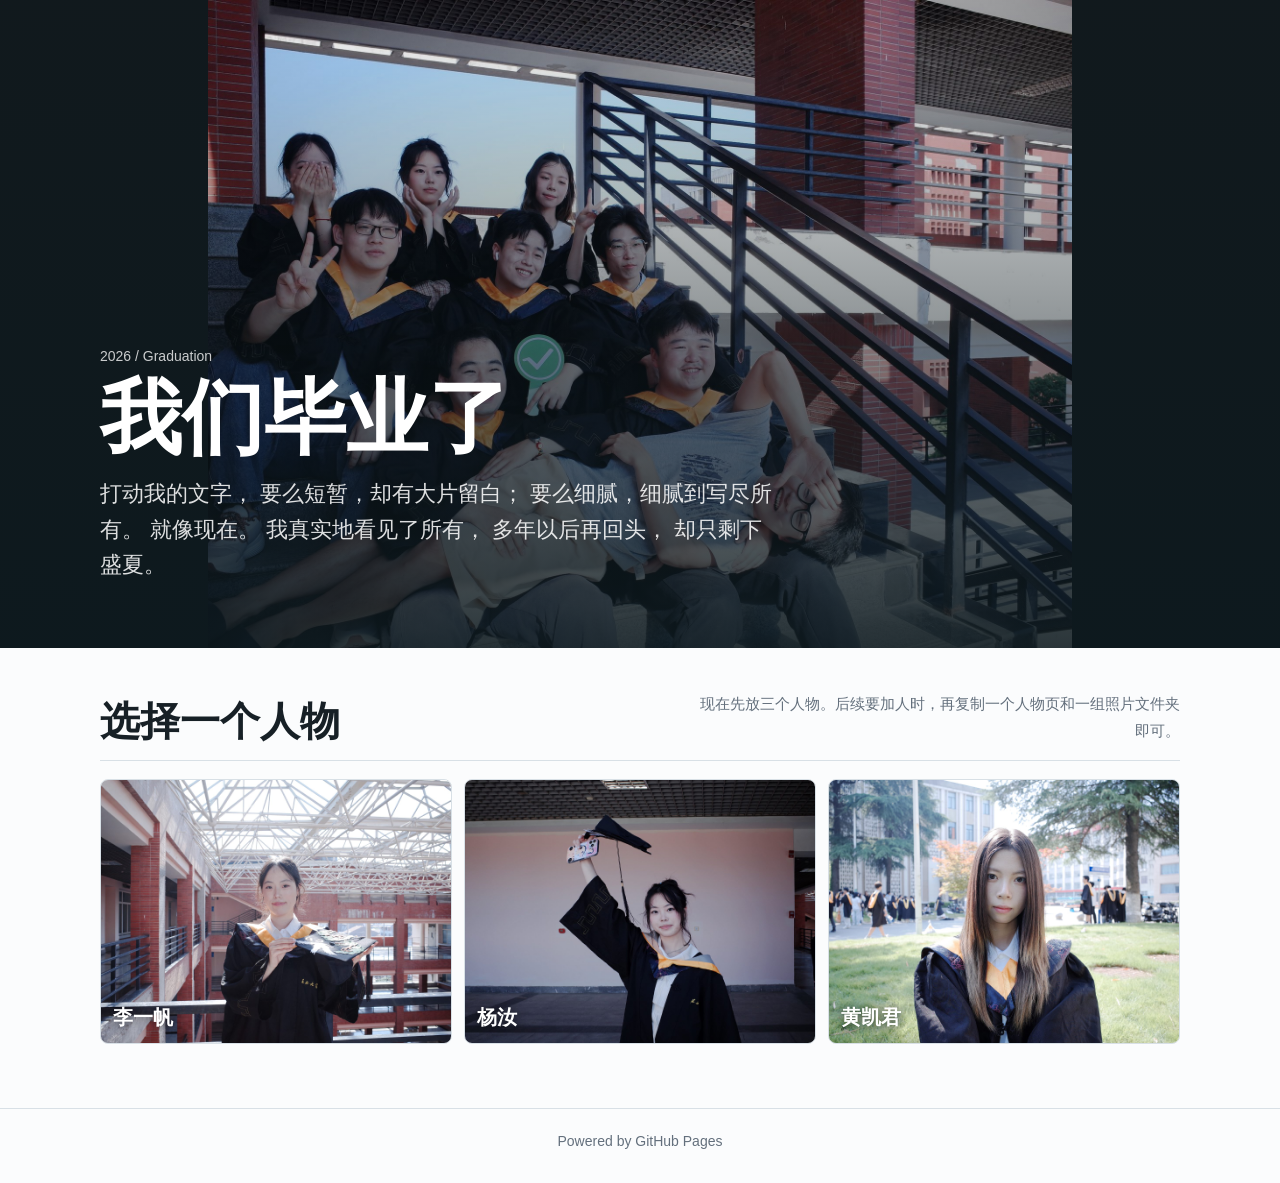
==== index.html @ f93f784c "Add files via upload" ====
<!doctype html>
<html lang="zh-CN">
<head>
  <meta charset="utf-8">
  <meta name="viewport" content="width=device-width, initial-scale=1">
  <title>盛夏 剩下</title>
  <meta name="description" content="李一帆、杨汝、黄凯君的毕业照片记录">
  <link rel="stylesheet" href="style.css">
  <style>.home-hero { --hero-image: url("backgrounds/home.jpg"); }</style>
</head>
<body>
  <header class="home-hero">
    <div class="hero-inner">
      <p class="eyebrow">2026 / Graduation</p>
      <h1>我们毕业了</h1>
      <p class="lead">打动我的文字，
要么短暂，却有大片留白；
要么细腻，细腻到写尽所有。
就像现在。
我真实地看见了所有，
多年以后再回头，
却只剩下盛夏。</p>
    </div>
  </header>

  <main class="home-main">
    <section class="home-intro" aria-labelledby="people-title">
      <h2 id="people-title">选择一个人物</h2>
      <p>现在先放三个人物。后续要加人时，再复制一个人物页和一组照片文件夹即可。</p>
    </section>

    <section class="people-grid" aria-label="人物入口">
      <a class="person-card" href="people/person-1.html">
        <img src="photos/section-1/1.jpg" alt="李一帆封面">
        <span>李一帆</span>
      </a>
      <a class="person-card" href="people/person-2.html">
        <img src="photos/section-2/1.jpg" alt="杨汝封面">
        <span>杨汝</span>
      </a>
      <a class="person-card" href="people/person-3.html">
        <img src="photos/section-3/1.jpg" alt="黄凯君封面">
        <span>黄凯君</span>
      </a>
    </section>
  </main>

  <footer>
    Powered by GitHub Pages
  </footer>
</body>
</html>
---- style.css ----
:root {
  color-scheme: light;
  --ink: #172026;
  --muted: #64707d;
  --line: #d8e0e6;
  --paper: #fbfcfd;
  --mist: #eef3f6;
  --accent: #0f766e;
  --rose: #b85b6c;
  --gold: #b9822c;
}

* {
  box-sizing: border-box;
}

body {
  margin: 0;
  min-height: 100vh;
  font-family: Arial, "Microsoft YaHei", sans-serif;
  color: var(--ink);
  background: var(--paper);
  letter-spacing: 0;
}

a {
  color: inherit;
}

.home-hero,
.person-hero {
  min-height: 58vh;
  display: grid;
  align-items: end;
  padding: 28px;
  position: relative;
  overflow: hidden;
  background:
    linear-gradient(180deg, rgba(13, 25, 30, 0.12), rgba(13, 25, 30, 0.84)),
    var(--hero-image) center / cover no-repeat;
  color: #fff;
}

.home-hero {
  --hero-image: url("backgrounds/home.jpg");
  min-height: 72vh;
  background:
    linear-gradient(180deg, rgba(13, 25, 30, 0.04), rgba(13, 25, 30, 0.88)),
    var(--hero-image) center / contain no-repeat;
  background-color: #11191d;
}

.hero-inner {
  position: relative;
  z-index: 2;
  width: min(1080px, 100%);
  margin: 0 auto;
  padding-bottom: 38px;
}

.person-hero {
  background: #eef3f6;
}

.person-hero::after {
  content: "";
  position: absolute;
  inset: 0;
  z-index: 1;
  background: linear-gradient(180deg, rgba(13, 25, 30, 0.08), rgba(13, 25, 30, 0.78));
}

.hero-bg {
  position: absolute;
  inset: 0;
  z-index: 0;
  width: 100%;
  height: 100%;
  object-fit: contain;
  object-position: center;
}

.eyebrow {
  margin: 0 0 14px;
  font-size: 14px;
  color: rgba(255, 255, 255, 0.78);
}

h1 {
  margin: 0;
  max-width: 820px;
  font-size: clamp(42px, 8vw, 82px);
  line-height: 0.98;
  font-weight: 800;
}

.lead {
  max-width: 680px;
  margin: 18px 0 0;
  font-size: clamp(17px, 2.6vw, 22px);
  line-height: 1.6;
  color: rgba(255, 255, 255, 0.86);
}

.home-main,
.person-main {
  width: min(1080px, calc(100% - 32px));
  margin: 0 auto;
  padding: 42px 0 64px;
}

.home-intro {
  display: flex;
  align-items: end;
  justify-content: space-between;
  gap: 20px;
  margin-bottom: 18px;
  padding-bottom: 16px;
  border-bottom: 1px solid var(--line);
}

.home-intro h2,
.section-title h2 {
  margin: 0;
  font-size: clamp(26px, 4vw, 40px);
  line-height: 1.15;
}

.home-intro p,
.note,
.story {
  color: var(--muted);
  line-height: 1.8;
  font-size: 15px;
}

.home-intro p {
  max-width: 480px;
  margin: 0;
  text-align: right;
}

.people-grid {
  display: grid;
  grid-template-columns: repeat(auto-fit, minmax(240px, 1fr));
  gap: 12px;
}

.person-card {
  position: relative;
  display: block;
  min-height: 260px;
  overflow: hidden;
  border: 1px solid var(--line);
  border-radius: 8px;
  background: var(--mist);
  text-decoration: none;
}

.person-card img {
  display: block;
  width: 100%;
  height: 100%;
  min-height: 260px;
  object-fit: cover;
  transition: transform 240ms ease;
}

.person-card:hover img {
  transform: scale(1.04);
}

.person-card span {
  position: absolute;
  left: 12px;
  right: 12px;
  bottom: 12px;
  color: #fff;
  font-size: 20px;
  font-weight: 700;
  text-shadow: 0 1px 8px rgba(0, 0, 0, 0.58);
}

.top-nav {
  width: min(1080px, calc(100% - 32px));
  margin: 0 auto;
  padding: 16px 0 0;
  display: flex;
  gap: 8px;
  flex-wrap: wrap;
}

.top-nav a {
  min-height: 40px;
  display: inline-grid;
  place-items: center;
  padding: 0 14px;
  border: 1px solid var(--line);
  border-radius: 8px;
  background: #fff;
  text-decoration: none;
  font-size: 14px;
}

.section-title {
  display: flex;
  align-items: end;
  justify-content: space-between;
  gap: 18px;
  margin: 0 0 18px;
  padding-bottom: 14px;
  border-bottom: 1px solid var(--line);
}

.note {
  max-width: 420px;
  margin: 0;
  text-align: right;
}

.person-grid {
  display: grid;
  grid-template-columns: minmax(0, 1fr) minmax(300px, 0.72fr);
  gap: 18px;
  align-items: start;
}

.gallery {
  display: grid;
  grid-template-columns: repeat(3, minmax(0, 1fr));
  gap: 12px;
}

.tile {
  position: relative;
  display: block;
  min-height: 220px;
  overflow: hidden;
  border-radius: 8px;
  background: var(--mist);
  border: 1px solid var(--line);
}

.tile img {
  display: block;
  width: 100%;
  height: 100%;
  min-height: 220px;
  object-fit: cover;
  transition: transform 240ms ease;
}

.tile:hover img {
  transform: scale(1.04);
}

.tile span {
  position: absolute;
  left: 12px;
  right: 12px;
  bottom: 12px;
  color: #fff;
  font-size: 15px;
  text-shadow: 0 1px 8px rgba(0, 0, 0, 0.55);
}

.video-card {
  display: grid;
  gap: 12px;
  padding: 14px;
  border: 1px solid var(--line);
  border-radius: 8px;
  background: var(--mist);
}

video {
  display: block;
  width: 100%;
  aspect-ratio: 16 / 9;
  border-radius: 6px;
  background: #111;
}

.story {
  margin: 0;
}

footer {
  border-top: 1px solid var(--line);
  padding: 24px 16px 34px;
  color: var(--muted);
  text-align: center;
  font-size: 14px;
}

.lightbox {
  position: fixed;
  inset: 0;
  z-index: 20;
  display: none;
  place-items: center;
  padding: 24px;
  background: rgba(12, 18, 22, 0.92);
}

.lightbox.is-open {
  display: grid;
}

.lightbox img {
  max-width: min(100%, 1080px);
  max-height: 82vh;
  border-radius: 8px;
  box-shadow: 0 20px 80px rgba(0, 0, 0, 0.5);
}

.lightbox-caption {
  margin: 14px 0 0;
  color: rgba(255, 255, 255, 0.84);
  text-align: center;
  font-size: 15px;
}

.lightbox-close,
.lightbox-nav {
  position: fixed;
  border: 1px solid rgba(255, 255, 255, 0.28);
  border-radius: 999px;
  background: rgba(255, 255, 255, 0.12);
  color: #fff;
  cursor: pointer;
  line-height: 1;
}

.lightbox-close {
  top: 18px;
  right: 18px;
  width: 44px;
  height: 44px;
  font-size: 28px;
}

.lightbox-nav {
  top: 50%;
  width: 48px;
  height: 48px;
  font-size: 30px;
  transform: translateY(-50%);
}

.lightbox-prev {
  left: 18px;
}

.lightbox-next {
  right: 18px;
}

@media (max-width: 920px) {
  .people-grid {
    grid-template-columns: repeat(2, minmax(0, 1fr));
  }

  .home-intro,
  .section-title {
    display: block;
  }

  .home-intro p,
  .note {
    margin-top: 10px;
    text-align: left;
  }

  .person-grid,
  .gallery {
    grid-template-columns: 1fr;
  }

  .tile,
  .tile img {
    min-height: 260px;
  }
}

@media (max-width: 560px) {
  .home-hero,
  .person-hero {
    min-height: 62vh;
    padding: 20px;
  }

  .hero-inner {
    padding-bottom: 26px;
  }

  .home-main,
  .person-main,
  .top-nav {
    width: min(100% - 24px, 1080px);
  }

  .people-grid {
    grid-template-columns: 1fr;
  }

  .lightbox {
    padding: 14px;
  }

  .lightbox-nav {
    top: auto;
    bottom: 18px;
    transform: none;
  }
}
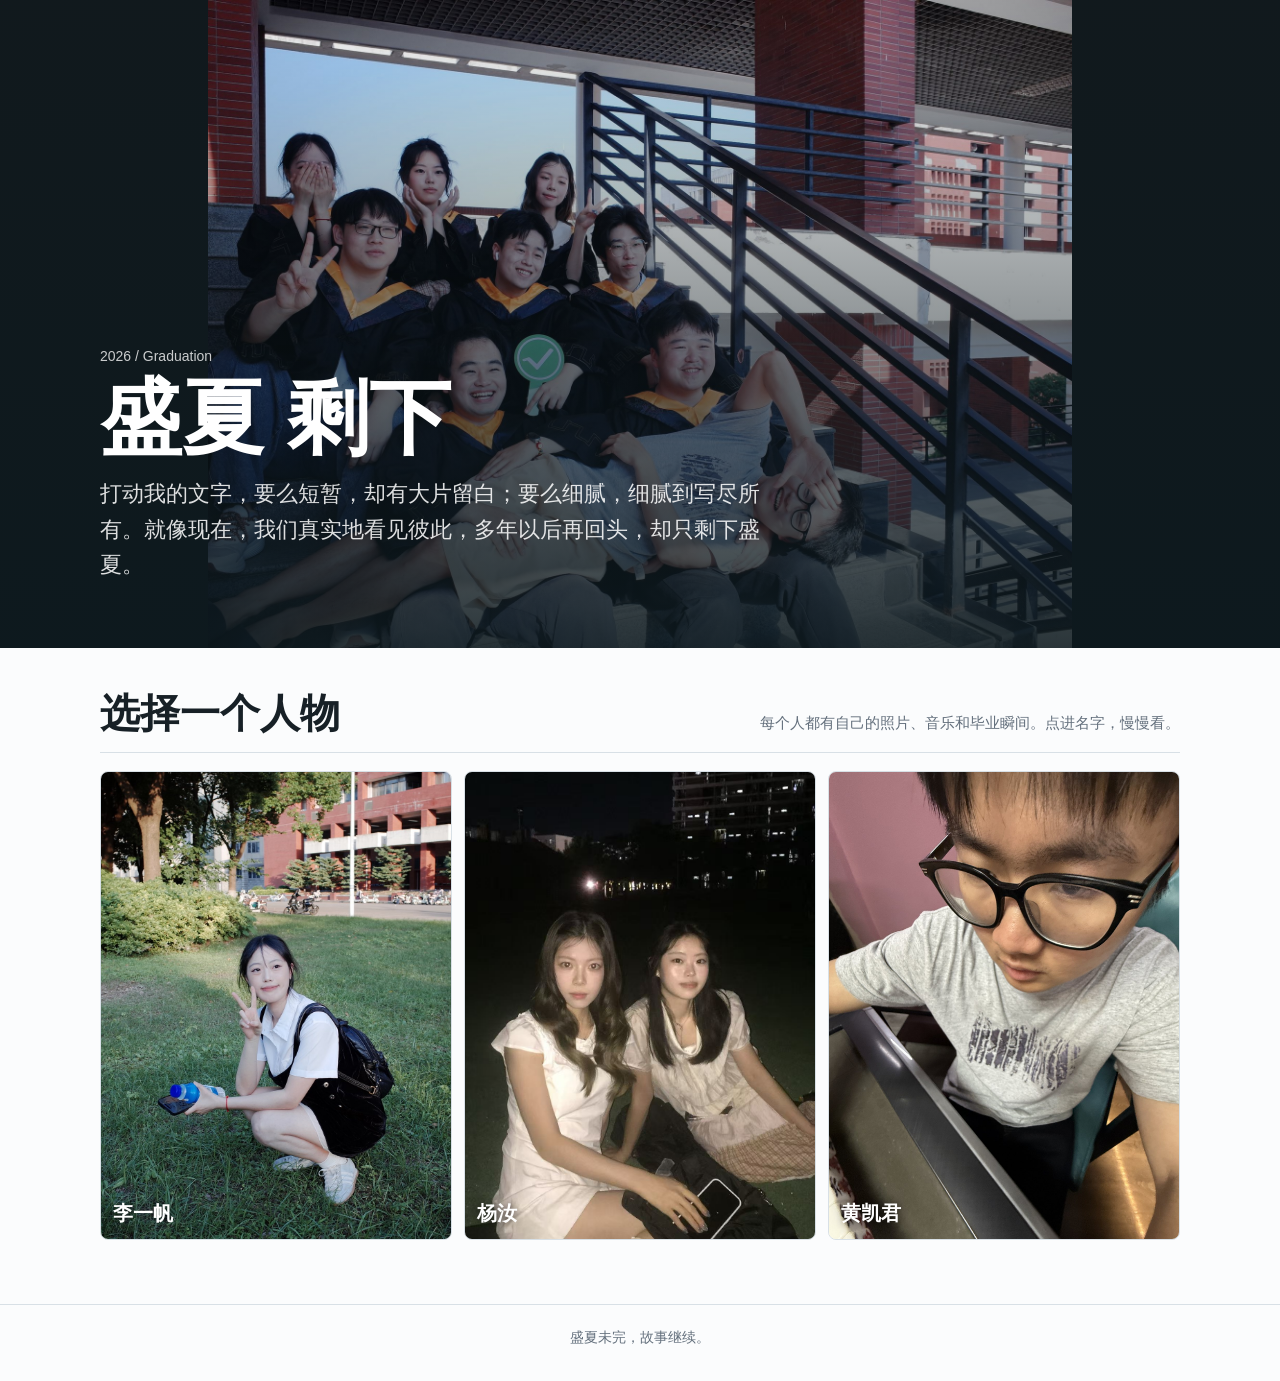
==== commit b3349c8a: "Add files via upload" ====
--- a/index.html
+++ b/index.html
@@ -1,52 +1,46 @@
-<!doctype html>
-<html lang="zh-CN">
-<head>
-  <meta charset="utf-8">
-  <meta name="viewport" content="width=device-width, initial-scale=1">
-  <title>盛夏 剩下</title>
-  <meta name="description" content="李一帆、杨汝、黄凯君的毕业照片记录">
-  <link rel="stylesheet" href="style.css">
-  <style>.home-hero { --hero-image: url("backgrounds/home.jpg"); }</style>
-</head>
-<body>
-  <header class="home-hero">
-    <div class="hero-inner">
-      <p class="eyebrow">2026 / Graduation</p>
-      <h1>我们毕业了</h1>
-      <p class="lead">打动我的文字，
-要么短暂，却有大片留白；
-要么细腻，细腻到写尽所有。
-就像现在。
-我真实地看见了所有，
-多年以后再回头，
-却只剩下盛夏。</p>
-    </div>
-  </header>
-
-  <main class="home-main">
-    <section class="home-intro" aria-labelledby="people-title">
-      <h2 id="people-title">选择一个人物</h2>
-      <p>现在先放三个人物。后续要加人时，再复制一个人物页和一组照片文件夹即可。</p>
-    </section>
-
-    <section class="people-grid" aria-label="人物入口">
-      <a class="person-card" href="people/person-1.html">
-        <img src="photos/section-1/1.jpg" alt="李一帆封面">
-        <span>李一帆</span>
-      </a>
-      <a class="person-card" href="people/person-2.html">
-        <img src="photos/section-2/1.jpg" alt="杨汝封面">
-        <span>杨汝</span>
-      </a>
-      <a class="person-card" href="people/person-3.html">
-        <img src="photos/section-3/1.jpg" alt="黄凯君封面">
-        <span>黄凯君</span>
-      </a>
-    </section>
-  </main>
-
-  <footer>
-    Powered by GitHub Pages
-  </footer>
-</body>
-</html>
+<!doctype html>
+<html lang="zh-CN">
+<head>
+  <meta charset="utf-8">
+  <meta name="viewport" content="width=device-width, initial-scale=1">
+  <title>盛夏 剩下</title>
+  <meta name="description" content="李一帆、杨汝、黄凯君的毕业照片记录">
+  <link rel="stylesheet" href="style.css">
+  <style>.home-hero { --hero-image: url("backgrounds/home.jpg"); }</style>
+</head>
+<body>
+  <header class="home-hero">
+    <div class="hero-inner">
+      <p class="eyebrow">2026 / Graduation</p>
+      <h1>盛夏 剩下</h1>
+      <p class="lead">打动我的文字，要么短暂，却有大片留白；要么细腻，细腻到写尽所有。就像现在，我们真实地看见彼此，多年以后再回头，却只剩下盛夏。</p>
+    </div>
+  </header>
+
+  <main class="home-main">
+    <section class="home-intro" aria-labelledby="people-title">
+      <h2 id="people-title">选择一个人物</h2>
+      <p>每个人都有自己的照片、音乐和毕业瞬间。点进名字，慢慢看。</p>
+    </section>
+
+    <section class="people-grid" aria-label="人物入口">
+      <a class="person-card" href="people/person-1.html">
+        <img src="photos/liyi/1.jpg" alt="李一帆封面">
+        <span>李一帆</span>
+      </a>
+      <a class="person-card" href="people/person-2.html">
+        <img src="photos/yangru/1.jpg" alt="杨汝封面">
+        <span>杨汝</span>
+      </a>
+      <a class="person-card" href="people/person-3.html">
+        <img src="photos/huangkaijun/1.jpg" alt="黄凯君封面">
+        <span>黄凯君</span>
+      </a>
+    </section>
+  </main>
+
+  <footer>
+    盛夏未完，故事继续。
+  </footer>
+</body>
+</html>
--- a/style.css
+++ b/style.css
@@ -59,7 +59,7 @@
 }
 
 .person-hero {
-  background: #eef3f6;
+  background: #f7fafb;
 }
 
 .person-hero::after {
@@ -67,17 +67,32 @@
   position: absolute;
   inset: 0;
   z-index: 1;
-  background: linear-gradient(180deg, rgba(13, 25, 30, 0.08), rgba(13, 25, 30, 0.78));
+  background:
+    linear-gradient(90deg, rgba(14, 24, 28, 0.62), rgba(14, 24, 28, 0.08) 34%, rgba(14, 24, 28, 0.08) 66%, rgba(14, 24, 28, 0.42)),
+    linear-gradient(180deg, rgba(14, 24, 28, 0.02), rgba(14, 24, 28, 0.22));
+}
+
+.hero-fill {
+  position: absolute;
+  inset: -24px;
+  z-index: 0;
+  width: calc(100% + 48px);
+  height: calc(100% + 48px);
+  object-fit: cover;
+  object-position: center;
+  filter: blur(24px) saturate(1.16) brightness(1.12);
+  transform: scale(1.04);
 }
 
 .hero-bg {
   position: absolute;
   inset: 0;
-  z-index: 0;
+  z-index: 1;
   width: 100%;
   height: 100%;
   object-fit: contain;
   object-position: center;
+  filter: saturate(1.08) brightness(1.06);
 }
 
 .eyebrow {
@@ -202,6 +217,22 @@
   font-size: 14px;
 }
 
+.music-control {
+  min-height: 40px;
+  padding: 0 14px;
+  border: 1px solid var(--line);
+  border-radius: 8px;
+  background: #fff;
+  color: var(--ink);
+  cursor: pointer;
+  font: inherit;
+  font-size: 14px;
+}
+
+.music-control[hidden] {
+  display: none;
+}
+
 .section-title {
   display: flex;
   align-items: end;
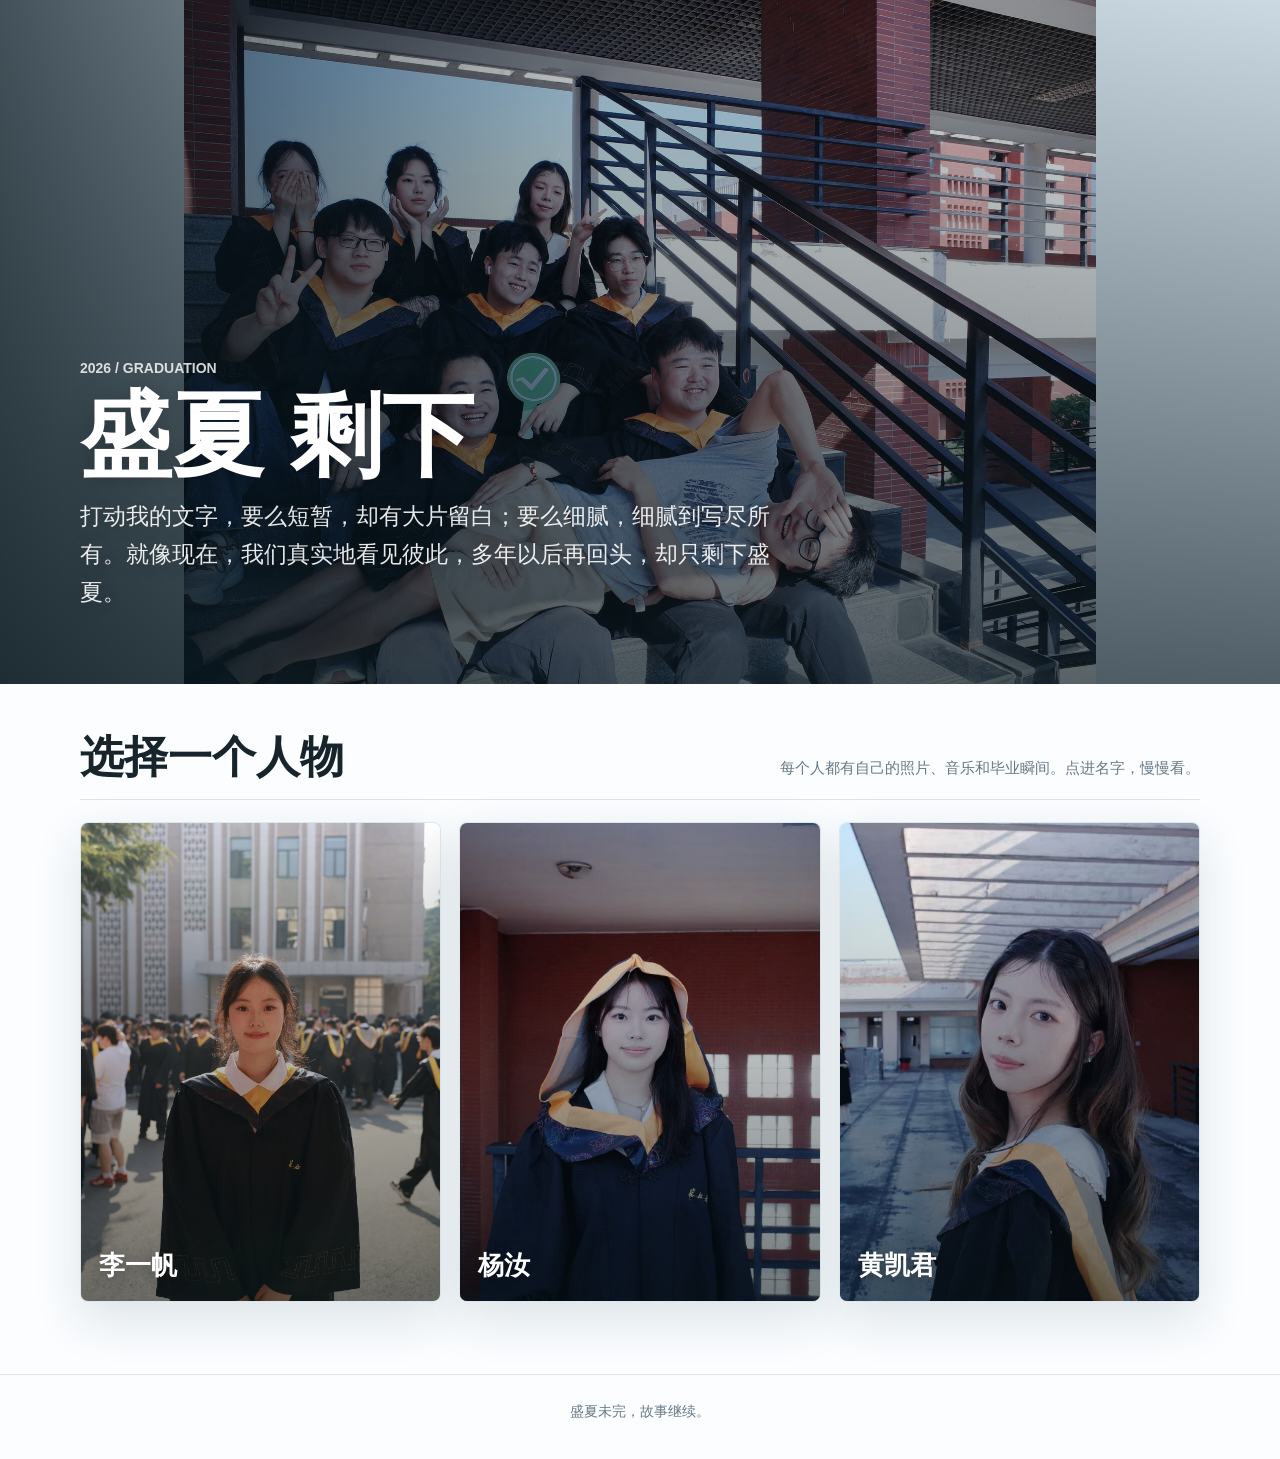
==== commit 2381376b: "Add files via upload" ====
--- a/index.html
+++ b/index.html
@@ -25,15 +25,15 @@
 
     <section class="people-grid" aria-label="人物入口">
       <a class="person-card" href="people/person-1.html">
-        <img src="photos/liyi/1.jpg" alt="李一帆封面">
+        <img src="photos/liyi/3.jpg" alt="李一帆封面">
         <span>李一帆</span>
       </a>
       <a class="person-card" href="people/person-2.html">
-        <img src="photos/yangru/1.jpg" alt="杨汝封面">
+        <img src="photos/yangru/5.jpg" alt="杨汝封面">
         <span>杨汝</span>
       </a>
       <a class="person-card" href="people/person-3.html">
-        <img src="photos/huangkaijun/1.jpg" alt="黄凯君封面">
+        <img src="photos/huangkaijun/18.jpg" alt="黄凯君封面">
         <span>黄凯君</span>
       </a>
     </section>
--- a/style.css
+++ b/style.css
@@ -1,17 +1,23 @@
 :root {
   color-scheme: light;
-  --ink: #172026;
-  --muted: #64707d;
-  --line: #d8e0e6;
-  --paper: #fbfcfd;
-  --mist: #eef3f6;
-  --accent: #0f766e;
-  --rose: #b85b6c;
-  --gold: #b9822c;
+  --ink: #18242b;
+  --muted: #687987;
+  --line: #d8e5eb;
+  --paper: #fbfdff;
+  --mist: #edf6f8;
+  --sky: #9dd8f3;
+  --leaf: #5aa56b;
+  --sun: #f1b84b;
+  --coral: #e98472;
+  --shadow: 0 18px 48px rgba(36, 68, 82, 0.14);
 }
 
 * {
   box-sizing: border-box;
+}
+
+html {
+  scroll-behavior: smooth;
 }
 
 body {
@@ -19,7 +25,9 @@
   min-height: 100vh;
   font-family: Arial, "Microsoft YaHei", sans-serif;
   color: var(--ink);
-  background: var(--paper);
+  background:
+    linear-gradient(180deg, rgba(157, 216, 243, 0.2), rgba(251, 253, 255, 0) 360px),
+    var(--paper);
   letter-spacing: 0;
 }
 
@@ -29,37 +37,29 @@
 
 .home-hero,
 .person-hero {
-  min-height: 58vh;
+  position: relative;
   display: grid;
   align-items: end;
+  min-height: 64vh;
   padding: 28px;
-  position: relative;
   overflow: hidden;
-  background:
-    linear-gradient(180deg, rgba(13, 25, 30, 0.12), rgba(13, 25, 30, 0.84)),
-    var(--hero-image) center / cover no-repeat;
   color: #fff;
 }
 
 .home-hero {
   --hero-image: url("backgrounds/home.jpg");
-  min-height: 72vh;
+  min-height: 76vh;
   background:
-    linear-gradient(180deg, rgba(13, 25, 30, 0.04), rgba(13, 25, 30, 0.88)),
+    linear-gradient(90deg, rgba(9, 24, 31, 0.72), rgba(9, 24, 31, 0.18) 48%, rgba(9, 24, 31, 0.08)),
+    linear-gradient(180deg, rgba(9, 24, 31, 0.02), rgba(9, 24, 31, 0.64)),
     var(--hero-image) center / contain no-repeat;
-  background-color: #11191d;
-}
-
-.hero-inner {
-  position: relative;
-  z-index: 2;
-  width: min(1080px, 100%);
-  margin: 0 auto;
-  padding-bottom: 38px;
+  background-color: #dfeef7;
 }
 
 .person-hero {
-  background: #f7fafb;
+  background:
+    radial-gradient(circle at 22% 20%, rgba(255, 255, 255, 0.82), rgba(255, 255, 255, 0) 26%),
+    #eef7fa;
 }
 
 .person-hero::after {
@@ -68,20 +68,20 @@
   inset: 0;
   z-index: 1;
   background:
-    linear-gradient(90deg, rgba(14, 24, 28, 0.62), rgba(14, 24, 28, 0.08) 34%, rgba(14, 24, 28, 0.08) 66%, rgba(14, 24, 28, 0.42)),
-    linear-gradient(180deg, rgba(14, 24, 28, 0.02), rgba(14, 24, 28, 0.22));
+    linear-gradient(90deg, rgba(16, 34, 42, 0.7), rgba(16, 34, 42, 0.16) 36%, rgba(16, 34, 42, 0.06) 70%, rgba(16, 34, 42, 0.18)),
+    linear-gradient(180deg, rgba(16, 34, 42, 0), rgba(16, 34, 42, 0.18));
 }
 
 .hero-fill {
   position: absolute;
-  inset: -24px;
+  inset: -30px;
   z-index: 0;
-  width: calc(100% + 48px);
-  height: calc(100% + 48px);
+  width: calc(100% + 60px);
+  height: calc(100% + 60px);
   object-fit: cover;
   object-position: center;
-  filter: blur(24px) saturate(1.16) brightness(1.12);
-  transform: scale(1.04);
+  filter: blur(28px) saturate(1.22) brightness(1.18);
+  transform: scale(1.05);
 }
 
 .hero-bg {
@@ -92,53 +92,66 @@
   height: 100%;
   object-fit: contain;
   object-position: center;
-  filter: saturate(1.08) brightness(1.06);
+  filter: saturate(1.12) brightness(1.08);
+}
+
+.hero-inner {
+  position: relative;
+  z-index: 2;
+  width: min(1120px, 100%);
+  margin: 0 auto;
+  padding-bottom: 44px;
 }
 
 .eyebrow {
   margin: 0 0 14px;
   font-size: 14px;
-  color: rgba(255, 255, 255, 0.78);
+  font-weight: 700;
+  color: rgba(255, 255, 255, 0.82);
+  text-transform: uppercase;
 }
 
 h1 {
   margin: 0;
-  max-width: 820px;
-  font-size: clamp(42px, 8vw, 82px);
+  max-width: 840px;
+  font-size: clamp(44px, 8vw, 92px);
   line-height: 0.98;
   font-weight: 800;
+  text-shadow: 0 3px 24px rgba(0, 0, 0, 0.26);
 }
 
 .lead {
-  max-width: 680px;
+  max-width: 720px;
   margin: 18px 0 0;
-  font-size: clamp(17px, 2.6vw, 22px);
-  line-height: 1.6;
-  color: rgba(255, 255, 255, 0.86);
+  font-size: clamp(17px, 2.5vw, 23px);
+  line-height: 1.65;
+  color: rgba(255, 255, 255, 0.9);
+  text-shadow: 0 2px 18px rgba(0, 0, 0, 0.24);
 }
 
 .home-main,
 .person-main {
-  width: min(1080px, calc(100% - 32px));
+  width: min(1120px, calc(100% - 32px));
   margin: 0 auto;
-  padding: 42px 0 64px;
-}
-
-.home-intro {
+  padding: 48px 0 72px;
+}
+
+.home-intro,
+.section-title {
   display: flex;
   align-items: end;
   justify-content: space-between;
-  gap: 20px;
-  margin-bottom: 18px;
-  padding-bottom: 16px;
+  gap: 24px;
+  margin: 0 0 22px;
+  padding-bottom: 18px;
   border-bottom: 1px solid var(--line);
 }
 
 .home-intro h2,
 .section-title h2 {
   margin: 0;
-  font-size: clamp(26px, 4vw, 40px);
-  line-height: 1.15;
+  font-size: clamp(28px, 4vw, 44px);
+  line-height: 1.12;
 }
 
 .home-intro p,
@@ -150,158 +163,168 @@
 }
 
 .home-intro p {
-  max-width: 480px;
+  max-width: 500px;
   margin: 0;
   text-align: right;
 }
 
 .people-grid {
   display: grid;
-  grid-template-columns: repeat(auto-fit, minmax(240px, 1fr));
-  gap: 12px;
+  grid-template-columns: repeat(auto-fit, minmax(260px, 1fr));
+  gap: 18px;
 }
 
 .person-card {
   position: relative;
   display: block;
-  min-height: 260px;
+  min-height: 330px;
   overflow: hidden;
-  border: 1px solid var(--line);
+  border: 1px solid rgba(216, 229, 235, 0.9);
   border-radius: 8px;
-  background: var(--mist);
+  background: #fff;
+  box-shadow: var(--shadow);
   text-decoration: none;
+}
+
+.person-card::after,
+.tile::after {
+  content: "";
+  position: absolute;
+  inset: 0;
+  background: linear-gradient(180deg, rgba(7, 19, 24, 0), rgba(7, 19, 24, 0.58));
+  pointer-events: none;
 }
 
 .person-card img {
   display: block;
   width: 100%;
   height: 100%;
-  min-height: 260px;
+  min-height: 330px;
   object-fit: cover;
-  transition: transform 240ms ease;
+  transition: transform 260ms ease, filter 260ms ease;
 }
 
 .person-card:hover img {
-  transform: scale(1.04);
+  filter: saturate(1.08) brightness(1.04);
+  transform: scale(1.035);
 }
 
 .person-card span {
+  position: absolute;
+  left: 18px;
+  right: 18px;
+  bottom: 18px;
+  z-index: 1;
+  color: #fff;
+  font-size: 26px;
+  font-weight: 800;
+  text-shadow: 0 2px 16px rgba(0, 0, 0, 0.36);
+}
+
+.top-nav {
+  position: sticky;
+  top: 0;
+  z-index: 10;
+  width: min(1120px, calc(100% - 32px));
+  margin: 0 auto;
+  padding: 14px 0;
+  display: flex;
+  gap: 10px;
+  flex-wrap: wrap;
+  backdrop-filter: blur(14px);
+}
+
+.top-nav a,
+.music-control {
+  min-height: 42px;
+  display: inline-grid;
+  place-items: center;
+  padding: 0 16px;
+  border: 1px solid rgba(216, 229, 235, 0.92);
+  border-radius: 8px;
+  background: rgba(255, 255, 255, 0.9);
+  color: var(--ink);
+  text-decoration: none;
+  box-shadow: 0 8px 24px rgba(36, 68, 82, 0.08);
+  font: inherit;
+  font-size: 14px;
+}
+
+.music-control {
+  cursor: pointer;
+  border-color: rgba(241, 184, 75, 0.55);
+  background: linear-gradient(180deg, #fff8e7, #fff);
+}
+
+.music-control[hidden] {
+  display: none;
+}
+
+.note {
+  max-width: 440px;
+  margin: 0;
+  text-align: right;
+}
+
+.person-grid {
+  display: grid;
+  grid-template-columns: minmax(0, 1fr) minmax(300px, 0.62fr);
+  gap: 22px;
+  align-items: start;
+}
+
+.gallery {
+  column-count: 3;
+  column-gap: 14px;
+}
+
+.tile {
+  position: relative;
+  display: block;
+  break-inside: avoid;
+  margin: 0 0 14px;
+  overflow: hidden;
+  border-radius: 8px;
+  background: var(--mist);
+  border: 1px solid rgba(216, 229, 235, 0.9);
+  box-shadow: 0 12px 28px rgba(36, 68, 82, 0.1);
+}
+
+.tile img {
+  display: block;
+  width: 100%;
+  height: auto;
+  object-fit: cover;
+  transition: transform 260ms ease, filter 260ms ease;
+}
+
+.tile:hover img {
+  filter: saturate(1.08) brightness(1.04);
+  transform: scale(1.025);
+}
+
+.tile span {
   position: absolute;
   left: 12px;
   right: 12px;
   bottom: 12px;
-  color: #fff;
-  font-size: 20px;
-  font-weight: 700;
-  text-shadow: 0 1px 8px rgba(0, 0, 0, 0.58);
-}
-
-.top-nav {
-  width: min(1080px, calc(100% - 32px));
-  margin: 0 auto;
-  padding: 16px 0 0;
-  display: flex;
-  gap: 8px;
-  flex-wrap: wrap;
-}
-
-.top-nav a {
-  min-height: 40px;
-  display: inline-grid;
-  place-items: center;
-  padding: 0 14px;
-  border: 1px solid var(--line);
-  border-radius: 8px;
-  background: #fff;
-  text-decoration: none;
-  font-size: 14px;
-}
-
-.music-control {
-  min-height: 40px;
-  padding: 0 14px;
-  border: 1px solid var(--line);
-  border-radius: 8px;
-  background: #fff;
-  color: var(--ink);
-  cursor: pointer;
-  font: inherit;
-  font-size: 14px;
-}
-
-.music-control[hidden] {
-  display: none;
-}
-
-.section-title {
-  display: flex;
-  align-items: end;
-  justify-content: space-between;
-  gap: 18px;
-  margin: 0 0 18px;
-  padding-bottom: 14px;
-  border-bottom: 1px solid var(--line);
-}
-
-.note {
-  max-width: 420px;
-  margin: 0;
-  text-align: right;
-}
-
-.person-grid {
-  display: grid;
-  grid-template-columns: minmax(0, 1fr) minmax(300px, 0.72fr);
-  gap: 18px;
-  align-items: start;
-}
-
-.gallery {
-  display: grid;
-  grid-template-columns: repeat(3, minmax(0, 1fr));
-  gap: 12px;
-}
-
-.tile {
-  position: relative;
-  display: block;
-  min-height: 220px;
-  overflow: hidden;
-  border-radius: 8px;
-  background: var(--mist);
-  border: 1px solid var(--line);
-}
-
-.tile img {
-  display: block;
-  width: 100%;
-  height: 100%;
-  min-height: 220px;
-  object-fit: cover;
-  transition: transform 240ms ease;
-}
-
-.tile:hover img {
-  transform: scale(1.04);
-}
-
-.tile span {
-  position: absolute;
-  left: 12px;
-  right: 12px;
-  bottom: 12px;
+  z-index: 1;
   color: #fff;
   font-size: 15px;
-  text-shadow: 0 1px 8px rgba(0, 0, 0, 0.55);
+  font-weight: 700;
+  text-shadow: 0 1px 10px rgba(0, 0, 0, 0.45);
 }
 
 .video-card {
+  position: sticky;
+  top: 86px;
   display: grid;
-  gap: 12px;
-  padding: 14px;
-  border: 1px solid var(--line);
+  gap: 14px;
+  padding: 16px;
+  border: 1px solid rgba(216, 229, 235, 0.92);
   border-radius: 8px;
-  background: var(--mist);
+  background: linear-gradient(180deg, #ffffff, #f3fafb);
+  box-shadow: var(--shadow);
 }
 
 video {
@@ -318,7 +341,7 @@
 
 footer {
   border-top: 1px solid var(--line);
-  padding: 24px 16px 34px;
+  padding: 28px 16px 38px;
   color: var(--muted);
   text-align: center;
   font-size: 14px;
@@ -388,10 +411,6 @@
 }
 
 @media (max-width: 920px) {
-  .people-grid {
-    grid-template-columns: repeat(2, minmax(0, 1fr));
-  }
-
   .home-intro,
   .section-title {
     display: block;
@@ -403,22 +422,30 @@
     text-align: left;
   }
 
-  .person-grid,
+  .person-grid {
+    grid-template-columns: 1fr;
+  }
+
   .gallery {
-    grid-template-columns: 1fr;
-  }
-
-  .tile,
-  .tile img {
-    min-height: 260px;
+    column-count: 2;
+  }
+
+  .video-card {
+    position: static;
   }
 }
 
 @media (max-width: 560px) {
   .home-hero,
   .person-hero {
-    min-height: 62vh;
+    min-height: 68vh;
     padding: 20px;
+  }
+
+  .home-hero {
+    background:
+      linear-gradient(180deg, rgba(9, 24, 31, 0.12), rgba(9, 24, 31, 0.82)),
+      var(--hero-image) center / cover no-repeat;
   }
 
   .hero-inner {
@@ -428,11 +455,18 @@
   .home-main,
   .person-main,
   .top-nav {
-    width: min(100% - 24px, 1080px);
-  }
-
-  .people-grid {
+    width: min(100% - 24px, 1120px);
+  }
+
+  .people-grid,
+  .gallery {
     grid-template-columns: 1fr;
+    column-count: 1;
+  }
+
+  .person-card,
+  .person-card img {
+    min-height: 300px;
   }
 
   .lightbox {
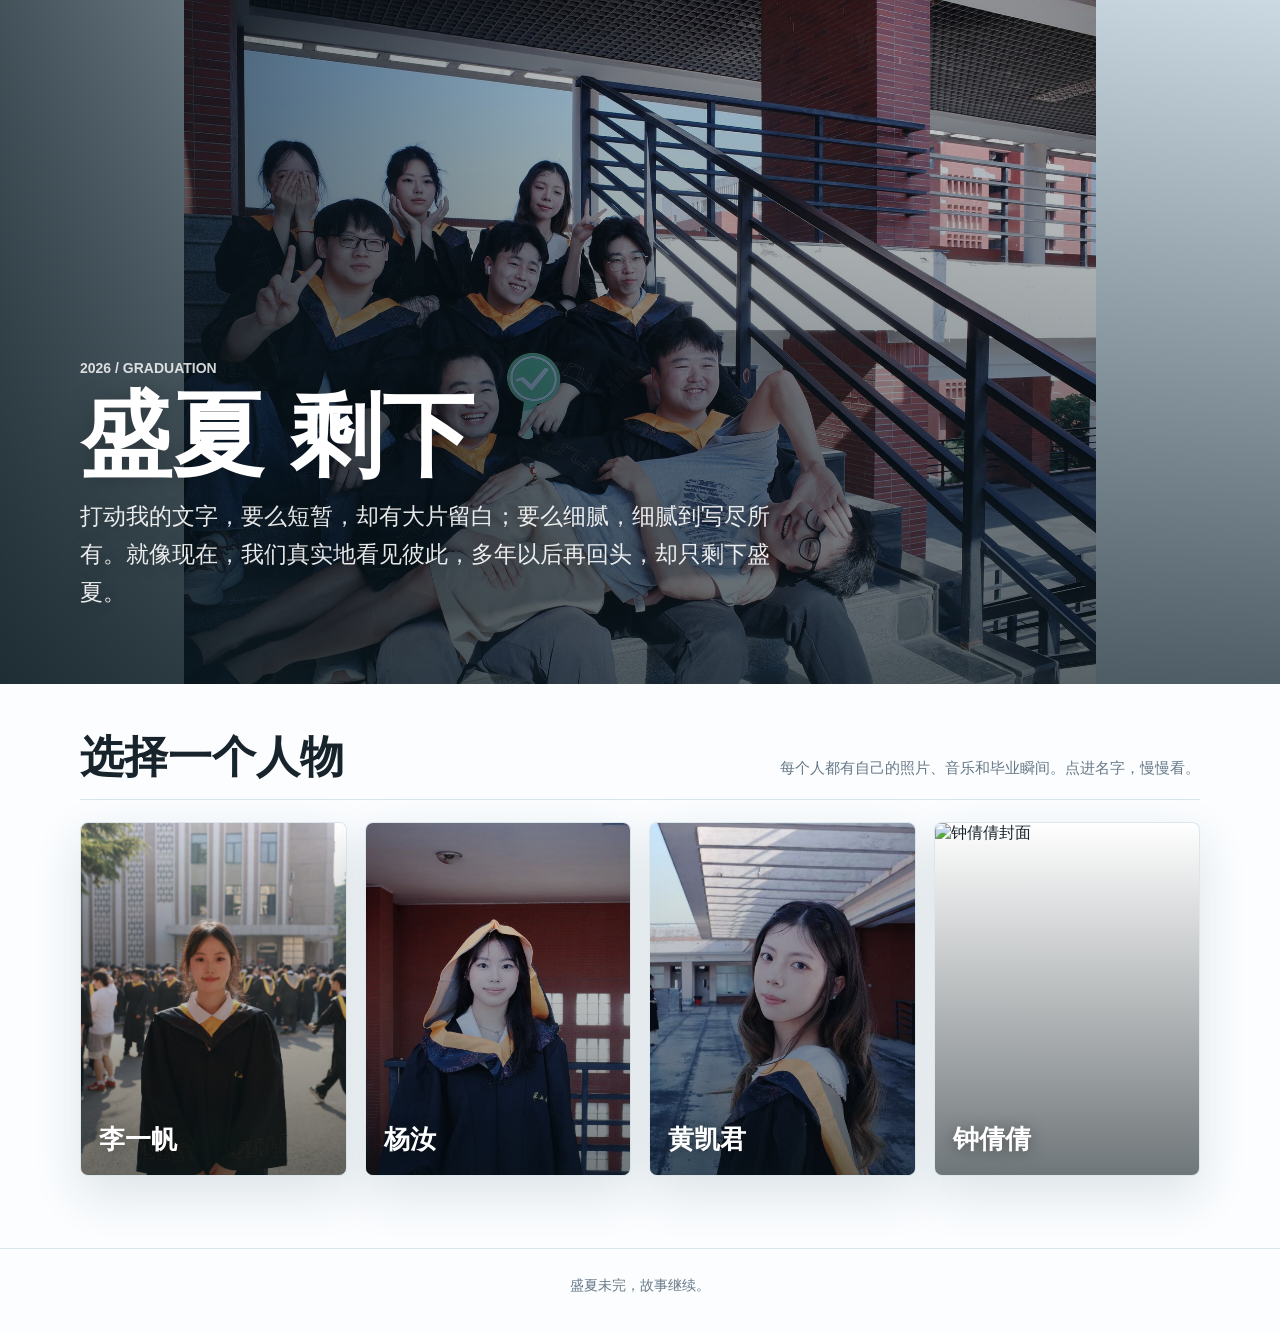
==== commit 3784e43c: "Add files via upload" ====
--- a/index.html
+++ b/index.html
@@ -5,7 +5,7 @@
   <meta name="viewport" content="width=device-width, initial-scale=1">
   <title>盛夏 剩下</title>
   <meta name="description" content="李一帆、杨汝、黄凯君的毕业照片记录">
-  <link rel="stylesheet" href="style.css">
+  <link rel="stylesheet" href="style.css?v=20260609b">
   <style>.home-hero { --hero-image: url("backgrounds/home.jpg"); }</style>
 </head>
 <body>
@@ -25,19 +25,23 @@
 
     <section class="people-grid" aria-label="人物入口">
       <a class="person-card" href="people/person-1.html">
-        <img src="photos/liyi/3.jpg" alt="李一帆封面">
+        <img src="photos/liyi/1.jpg" alt="李一帆封面">
         <span>李一帆</span>
       </a>
       <a class="person-card" href="people/person-2.html">
-        <img src="photos/yangru/5.jpg" alt="杨汝封面">
+        <img src="photos/yangru/1.jpg" alt="杨汝封面">
         <span>杨汝</span>
       </a>
-      <a class="person-card" href="people/person-3.html">
-        <img src="photos/huangkaijun/18.jpg" alt="黄凯君封面">
-        <span>黄凯君</span>
-      </a>
-    </section>
-  </main>
+      <a class="person-card" href="people/person-3.html">
+        <img src="photos/huangkaijun/1.jpg" alt="黄凯君封面">
+        <span>黄凯君</span>
+      </a>
+      <a class="person-card" href="people/person-4.html">
+        <img src="photos/zqq/1.jpg" alt="钟倩倩封面">
+        <span>钟倩倩</span>
+      </a>
+    </section>
+  </main>
 
   <footer>
     盛夏未完，故事继续。
--- a/style.css
+++ b/style.css
@@ -49,10 +49,13 @@
 .home-hero {
   --hero-image: url("backgrounds/home.jpg");
   min-height: 76vh;
-  background:
+  background-image:
     linear-gradient(90deg, rgba(9, 24, 31, 0.72), rgba(9, 24, 31, 0.18) 48%, rgba(9, 24, 31, 0.08)),
     linear-gradient(180deg, rgba(9, 24, 31, 0.02), rgba(9, 24, 31, 0.64)),
-    var(--hero-image) center / contain no-repeat;
+    var(--hero-image);
+  background-position: center, center, center;
+  background-size: auto, auto, contain;
+  background-repeat: no-repeat;
   background-color: #dfeef7;
 }
 
@@ -443,9 +446,13 @@
   }
 
   .home-hero {
-    background:
-      linear-gradient(180deg, rgba(9, 24, 31, 0.12), rgba(9, 24, 31, 0.82)),
-      var(--hero-image) center / cover no-repeat;
+    background-image:
+      linear-gradient(180deg, rgba(9, 24, 31, 0.08), rgba(9, 24, 31, 0.74)),
+      var(--hero-image);
+    background-position: center, center;
+    background-size: auto, contain;
+    background-repeat: no-repeat;
+    background-color: #dfeef7;
   }
 
   .hero-inner {
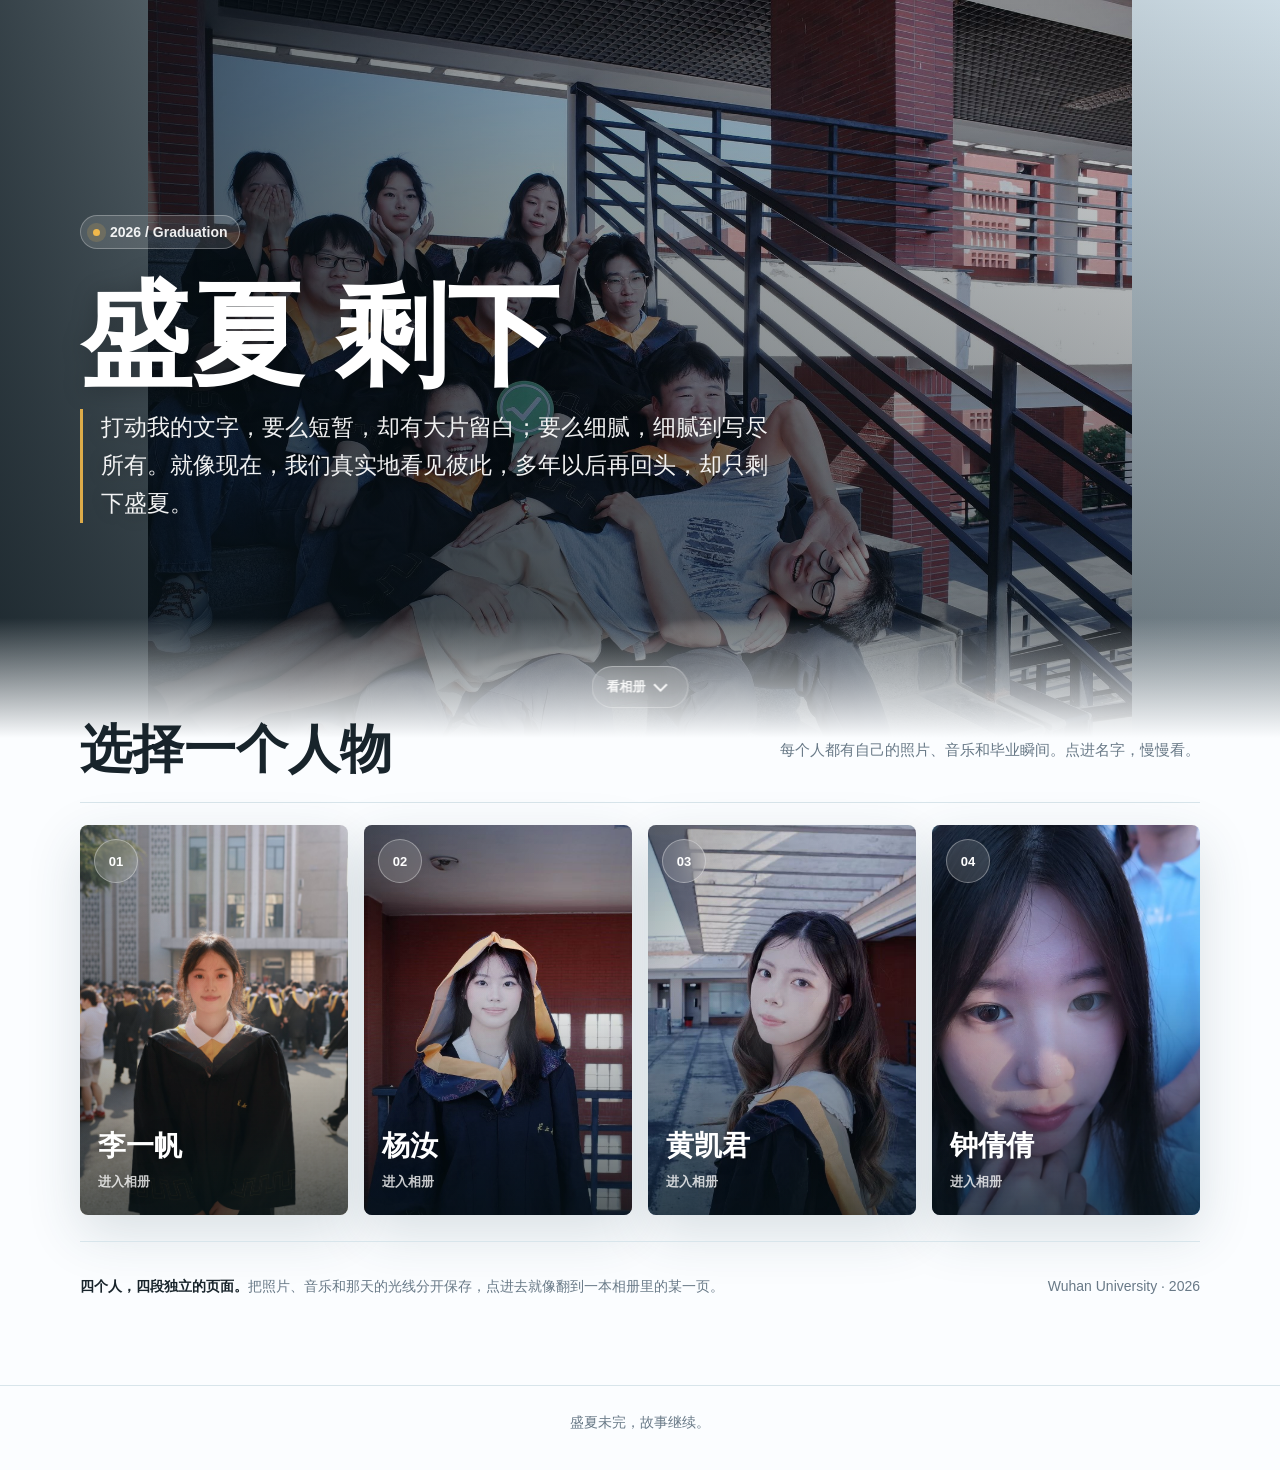
==== commit c98dfb00: "Add files via upload" ====
--- a/index.html
+++ b/index.html
@@ -1,50 +1,433 @@
 <!doctype html>
 <html lang="zh-CN">
 <head>
-  <meta charset="utf-8">
-  <meta name="viewport" content="width=device-width, initial-scale=1">
-  <title>盛夏 剩下</title>
-  <meta name="description" content="李一帆、杨汝、黄凯君的毕业照片记录">
-  <link rel="stylesheet" href="style.css?v=20260609b">
-  <style>.home-hero { --hero-image: url("backgrounds/home.jpg"); }</style>
-</head>
-<body>
-  <header class="home-hero">
-    <div class="hero-inner">
-      <p class="eyebrow">2026 / Graduation</p>
-      <h1>盛夏 剩下</h1>
-      <p class="lead">打动我的文字，要么短暂，却有大片留白；要么细腻，细腻到写尽所有。就像现在，我们真实地看见彼此，多年以后再回头，却只剩下盛夏。</p>
-    </div>
-  </header>
+  <meta charset="utf-8">
+  <meta name="viewport" content="width=device-width, initial-scale=1">
+  <title>盛夏 剩下</title>
+  <meta name="description" content="李一帆、杨汝、黄凯君、钟倩倩的毕业照片记录">
+  <link rel="stylesheet" href="style.css?v=20260609b">
+  <style>
+    .home-hero {
+      --hero-image: url("backgrounds/home.jpg");
+      --hero-x: 50%;
+      --hero-y: 50%;
+      min-height: 82vh;
+      align-items: center;
+      padding: 28px;
+      background-image:
+        linear-gradient(90deg, rgba(7, 18, 24, 0.78), rgba(7, 18, 24, 0.36) 42%, rgba(7, 18, 24, 0.08)),
+        linear-gradient(180deg, rgba(7, 18, 24, 0), rgba(7, 18, 24, 0.54)),
+        var(--hero-image);
+      background-size: auto, auto, contain;
+      background-position: center, center, var(--hero-x) var(--hero-y);
+      background-color: #dfeef7;
+      transition: background-position 180ms ease-out;
+    }
+
+    .home-hero::after {
+      content: "";
+      position: absolute;
+      left: 0;
+      right: 0;
+      bottom: 0;
+      height: 120px;
+      background: linear-gradient(180deg, rgba(251, 253, 255, 0), #fbfdff);
+      pointer-events: none;
+    }
+
+    .home-hero .hero-inner {
+      display: grid;
+      gap: 18px;
+      padding: 0;
+      animation: heroReveal 900ms ease both;
+    }
+
+    .home-hero .eyebrow {
+      display: inline-flex;
+      width: fit-content;
+      align-items: center;
+      gap: 10px;
+      padding: 8px 12px;
+      border: 1px solid rgba(255, 255, 255, 0.28);
+      border-radius: 999px;
+      background: rgba(255, 255, 255, 0.12);
+      backdrop-filter: blur(14px);
+      color: rgba(255, 255, 255, 0.92);
+      text-transform: none;
+    }
+
+    .home-hero .eyebrow::before {
+      content: "";
+      width: 7px;
+      height: 7px;
+      border-radius: 999px;
+      background: #f1b84b;
+      box-shadow: 0 0 0 6px rgba(241, 184, 75, 0.16);
+    }
+
+    .home-hero h1 {
+      max-width: 740px;
+      font-size: clamp(54px, 10vw, 112px);
+      letter-spacing: 0;
+    }
+
+    .home-hero .lead {
+      max-width: 700px;
+      margin: 0;
+      padding-left: 18px;
+      border-left: 3px solid rgba(241, 184, 75, 0.9);
+      color: rgba(255, 255, 255, 0.94);
+    }
+
+    .scroll-cue {
+      position: absolute;
+      left: 50%;
+      bottom: 30px;
+      z-index: 3;
+      display: inline-grid;
+      grid-template-columns: auto 18px;
+      gap: 10px;
+      align-items: center;
+      min-height: 42px;
+      padding: 0 14px;
+      border: 1px solid rgba(255, 255, 255, 0.32);
+      border-radius: 999px;
+      background: rgba(255, 255, 255, 0.12);
+      color: rgba(255, 255, 255, 0.9);
+      font: inherit;
+      font-size: 13px;
+      font-weight: 700;
+      cursor: pointer;
+      backdrop-filter: blur(14px);
+      transform: translateX(-50%);
+      animation: cueFloat 1800ms ease-in-out infinite;
+    }
+
+    .scroll-cue::after {
+      content: "";
+      width: 8px;
+      height: 8px;
+      border-right: 2px solid currentColor;
+      border-bottom: 2px solid currentColor;
+      transform: translateY(-2px) rotate(45deg);
+    }
+
+    .home-main {
+      position: relative;
+      margin-top: -40px;
+      padding-top: 0;
+    }
+
+    .home-intro {
+      align-items: center;
+      padding: 22px 0 24px;
+      animation: riseIn 740ms ease 180ms both;
+    }
+
+    .home-intro h2 {
+      font-size: clamp(30px, 4.6vw, 52px);
+    }
+
+    .people-grid {
+      grid-template-columns: repeat(4, minmax(0, 1fr));
+      gap: 16px;
+      align-items: stretch;
+    }
+
+    .person-card {
+      --glow-x: 50%;
+      --glow-y: 50%;
+      min-height: 390px;
+      border: 0;
+      border-radius: 8px;
+      box-shadow: 0 18px 54px rgba(36, 68, 82, 0.16);
+      isolation: isolate;
+      opacity: 1;
+      transform: none;
+      animation: riseIn 720ms ease backwards;
+      transition: transform 220ms ease, box-shadow 220ms ease, filter 220ms ease;
+    }
+
+    .person-card:nth-child(1) {
+      animation-delay: 260ms;
+    }
+
+    .person-card:nth-child(2) {
+      animation-delay: 360ms;
+    }
+
+    .person-card:nth-child(3) {
+      animation-delay: 460ms;
+    }
+
+    .person-card:nth-child(4) {
+      animation-delay: 560ms;
+    }
+
+    .person-card::before {
+      content: attr(data-index);
+      position: absolute;
+      top: 14px;
+      left: 14px;
+      z-index: 2;
+      display: grid;
+      place-items: center;
+      width: 42px;
+      height: 42px;
+      border: 1px solid rgba(255, 255, 255, 0.34);
+      border-radius: 999px;
+      background: rgba(255, 255, 255, 0.14);
+      color: #fff;
+      font-size: 13px;
+      font-weight: 800;
+      backdrop-filter: blur(12px);
+    }
+
+    .person-card::after {
+      background:
+        radial-gradient(circle at var(--glow-x) var(--glow-y), rgba(255, 255, 255, 0.26), rgba(255, 255, 255, 0) 24%),
+        linear-gradient(180deg, rgba(7, 19, 24, 0) 38%, rgba(7, 19, 24, 0.72)),
+        linear-gradient(120deg, rgba(7, 19, 24, 0.38), rgba(7, 19, 24, 0) 46%);
+      opacity: 0.96;
+      transition: opacity 220ms ease;
+    }
+
+    .person-card img {
+      min-height: 390px;
+    }
+
+    .person-card span {
+      bottom: 24px;
+      font-size: 28px;
+    }
+
+    .person-card span::after {
+      content: "进入相册";
+      display: block;
+      margin-top: 8px;
+      font-size: 13px;
+      font-weight: 700;
+      color: rgba(255, 255, 255, 0.78);
+    }
+
+    .person-card:hover,
+    .person-card:focus-visible {
+      box-shadow: 0 26px 70px rgba(36, 68, 82, 0.23);
+      transform: translateY(-6px);
+    }
+
+    .person-card:focus-visible {
+      outline: 3px solid rgba(241, 184, 75, 0.8);
+      outline-offset: 4px;
+    }
+
+    .person-card.is-entering {
+      filter: brightness(1.06) saturate(1.08);
+      transform: translateY(-4px) scale(0.985);
+    }
+
+    .home-memory {
+      display: grid;
+      grid-template-columns: 1fr auto;
+      gap: 20px;
+      align-items: center;
+      margin-top: 26px;
+      padding: 18px 0 0;
+      border-top: 1px solid var(--line);
+      color: var(--muted);
+      font-size: 14px;
+      line-height: 1.8;
+      animation: riseIn 720ms ease 660ms both;
+    }
+
+    .home-memory strong {
+      color: var(--ink);
+    }
+
+    @keyframes heroReveal {
+      from {
+        opacity: 0;
+        transform: translateY(18px);
+      }
+      to {
+        opacity: 1;
+        transform: translateY(0);
+      }
+    }
+
+    @keyframes riseIn {
+      from {
+        opacity: 0;
+        transform: translateY(22px);
+      }
+      to {
+        opacity: 1;
+        transform: translateY(0);
+      }
+    }
+
+    @keyframes cueFloat {
+      0%, 100% {
+        transform: translate(-50%, 0);
+      }
+      50% {
+        transform: translate(-50%, -7px);
+      }
+    }
+
+    @media (max-width: 1000px) {
+      .people-grid {
+        grid-template-columns: repeat(2, minmax(0, 1fr));
+      }
+    }
+
+    @media (max-width: 560px) {
+      .home-hero {
+        min-height: 76vh;
+        align-items: end;
+        padding: 20px;
+        background-image:
+          linear-gradient(180deg, rgba(7, 18, 24, 0.1), rgba(7, 18, 24, 0.74)),
+          var(--hero-image);
+        background-size: auto, contain;
+        background-position: center, center;
+        background-color: #dfeef7;
+      }
+
+      .home-main {
+        margin-top: 0;
+      }
+
+      .home-intro {
+        padding-top: 34px;
+      }
+
+      .people-grid {
+        grid-template-columns: 1fr;
+      }
+
+      .person-card,
+      .person-card img {
+        min-height: 360px;
+      }
+
+      .home-memory {
+        grid-template-columns: 1fr;
+      }
+    }
+
+    @media (prefers-reduced-motion: reduce) {
+      .home-hero,
+      .home-hero .hero-inner,
+      .home-intro,
+      .person-card,
+      .home-memory,
+      .scroll-cue {
+        animation: none;
+        transition: none;
+      }
+
+      .person-card {
+        opacity: 1;
+        transform: none;
+      }
+    }
+  </style>
+</head>
+<body>
+  <header class="home-hero">
+    <div class="hero-inner">
+      <p class="eyebrow">2026 / Graduation</p>
+      <h1>盛夏 剩下</h1>
+      <p class="lead">打动我的文字，要么短暂，却有大片留白；要么细腻，细腻到写尽所有。就像现在，我们真实地看见彼此，多年以后再回头，却只剩下盛夏。</p>
+    </div>
+    <button class="scroll-cue" type="button" data-scroll-target="#people-title">看相册</button>
+  </header>
 
   <main class="home-main">
     <section class="home-intro" aria-labelledby="people-title">
       <h2 id="people-title">选择一个人物</h2>
       <p>每个人都有自己的照片、音乐和毕业瞬间。点进名字，慢慢看。</p>
     </section>
-
-    <section class="people-grid" aria-label="人物入口">
-      <a class="person-card" href="people/person-1.html">
-        <img src="photos/liyi/1.jpg" alt="李一帆封面">
-        <span>李一帆</span>
-      </a>
-      <a class="person-card" href="people/person-2.html">
-        <img src="photos/yangru/1.jpg" alt="杨汝封面">
-        <span>杨汝</span>
-      </a>
-      <a class="person-card" href="people/person-3.html">
+
+    <section class="people-grid" aria-label="人物入口">
+      <a class="person-card" href="people/person-1.html" data-index="01">
+        <img src="photos/liyi/1.jpg" alt="李一帆封面">
+        <span>李一帆</span>
+      </a>
+      <a class="person-card" href="people/person-2.html" data-index="02">
+        <img src="photos/yangru/1.jpg" alt="杨汝封面">
+        <span>杨汝</span>
+      </a>
+      <a class="person-card" href="people/person-3.html" data-index="03">
         <img src="photos/huangkaijun/1.jpg" alt="黄凯君封面">
         <span>黄凯君</span>
       </a>
-      <a class="person-card" href="people/person-4.html">
+      <a class="person-card" href="people/person-4.html" data-index="04">
         <img src="photos/zqq/1.jpg" alt="钟倩倩封面">
         <span>钟倩倩</span>
       </a>
     </section>
+
+    <section class="home-memory" aria-label="毕业记录说明">
+      <p><strong>四个人，四段独立的页面。</strong>把照片、音乐和那天的光线分开保存，点进去就像翻到一本相册里的某一页。</p>
+      <p>Wuhan University · 2026</p>
+    </section>
   </main>
 
-  <footer>
-    盛夏未完，故事继续。
-  </footer>
-</body>
-</html>
+  <footer>
+    盛夏未完，故事继续。
+  </footer>
+  <script>
+    (() => {
+      const motionOk = !window.matchMedia("(prefers-reduced-motion: reduce)").matches;
+      const hero = document.querySelector(".home-hero");
+      const cue = document.querySelector("[data-scroll-target]");
+      const cards = document.querySelectorAll(".person-card");
+
+      if (cue) {
+        cue.addEventListener("click", () => {
+          document.querySelector(cue.dataset.scrollTarget)?.scrollIntoView({
+            behavior: motionOk ? "smooth" : "auto",
+            block: "start"
+          });
+        });
+      }
+
+      if (motionOk && hero && window.matchMedia("(pointer: fine)").matches) {
+        hero.addEventListener("pointermove", (event) => {
+          const rect = hero.getBoundingClientRect();
+          const x = 50 + ((event.clientX - rect.left) / rect.width - 0.5) * 5;
+          const y = 50 + ((event.clientY - rect.top) / rect.height - 0.5) * 5;
+          hero.style.setProperty("--hero-x", `${x}%`);
+          hero.style.setProperty("--hero-y", `${y}%`);
+        });
+
+        hero.addEventListener("pointerleave", () => {
+          hero.style.setProperty("--hero-x", "50%");
+          hero.style.setProperty("--hero-y", "50%");
+        });
+      }
+
+      cards.forEach((card) => {
+        card.addEventListener("pointermove", (event) => {
+          const rect = card.getBoundingClientRect();
+          const x = ((event.clientX - rect.left) / rect.width) * 100;
+          const y = ((event.clientY - rect.top) / rect.height) * 100;
+          card.style.setProperty("--glow-x", `${x}%`);
+          card.style.setProperty("--glow-y", `${y}%`);
+        });
+
+        card.addEventListener("click", (event) => {
+          if (!motionOk || event.metaKey || event.ctrlKey || event.shiftKey || event.altKey) return;
+          event.preventDefault();
+          card.classList.add("is-entering");
+          window.setTimeout(() => {
+            window.location.href = card.href;
+          }, 150);
+        });
+      });
+    })();
+  </script>
+</body>
+</html>
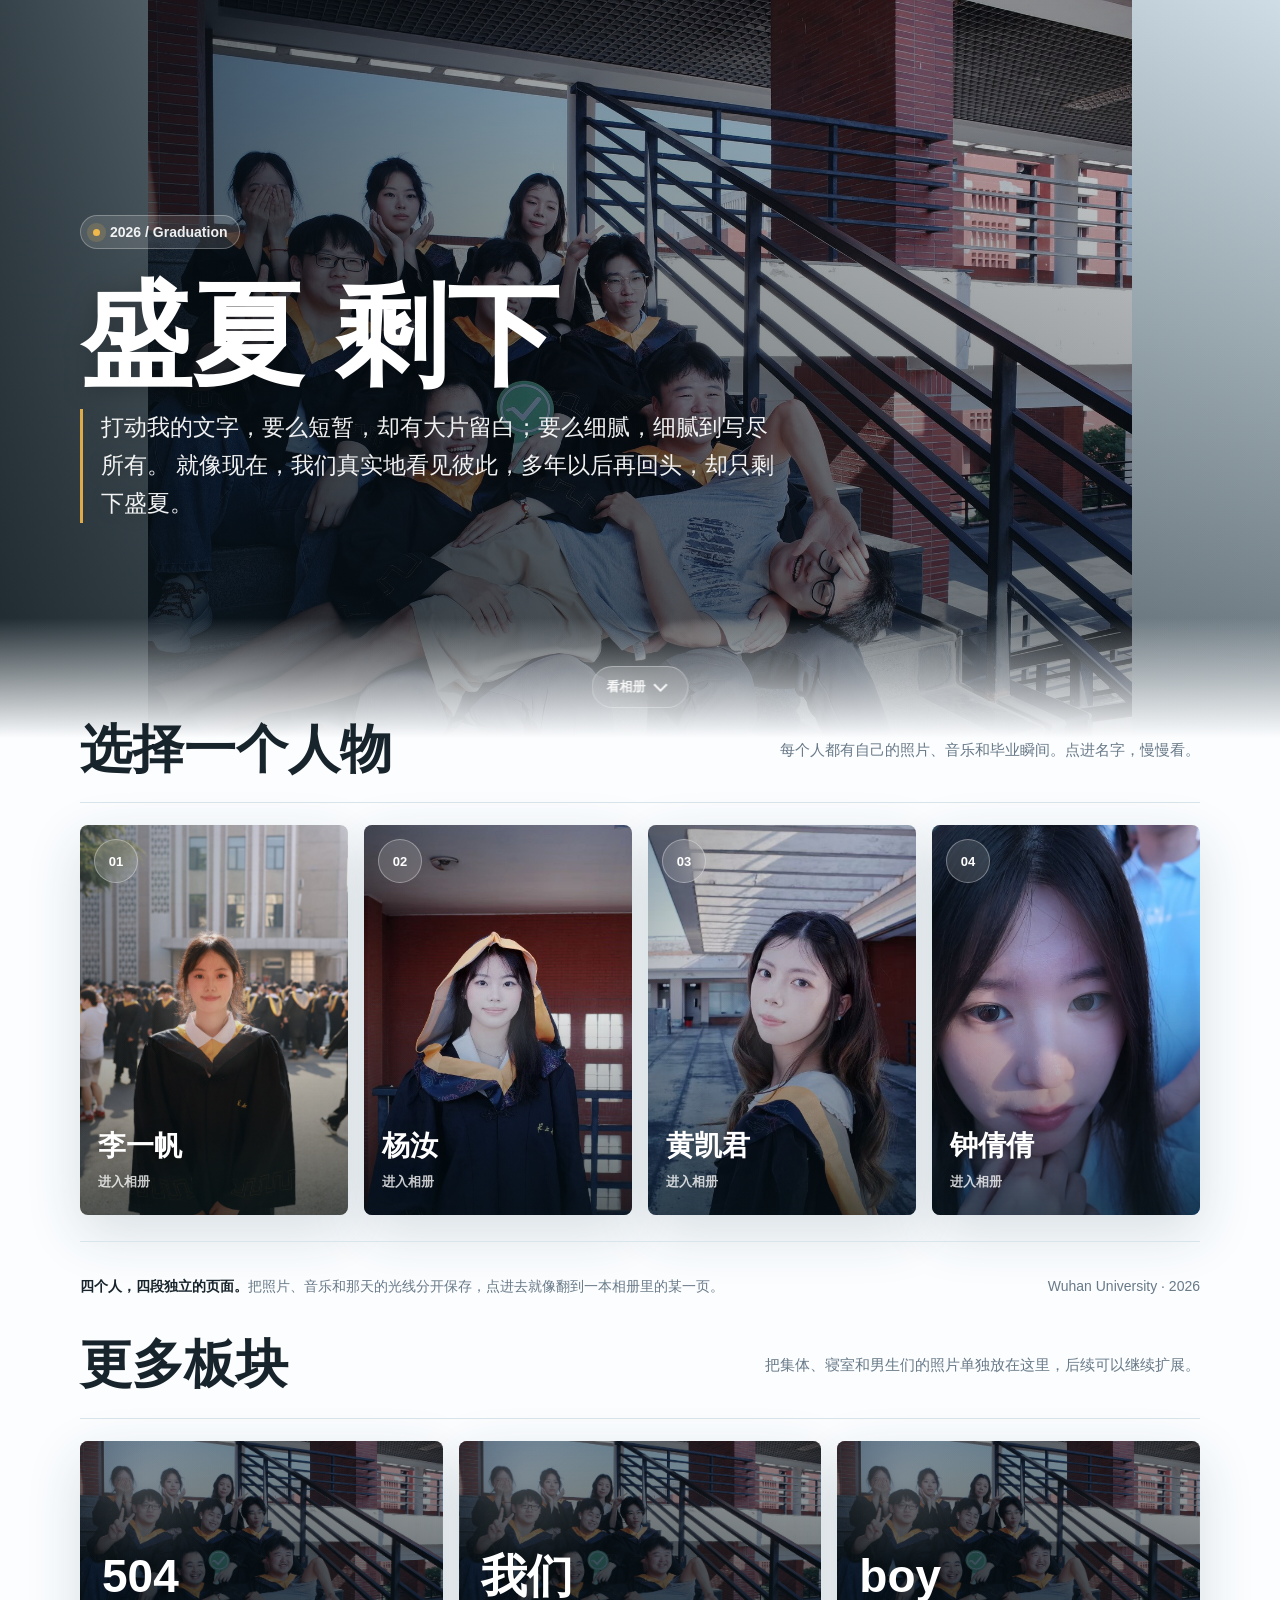
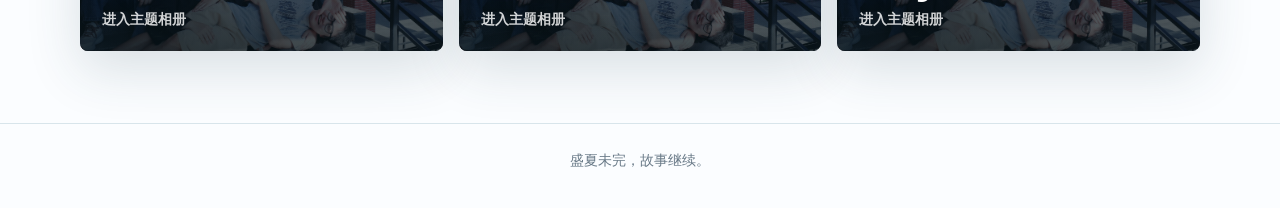
==== commit 5a2aa108: "Update graduation photo site with albums and media" ====
--- a/index.html
+++ b/index.html
@@ -1,433 +1,550 @@
 <!doctype html>
 <html lang="zh-CN">
 <head>
-  <meta charset="utf-8">
-  <meta name="viewport" content="width=device-width, initial-scale=1">
-  <title>盛夏 剩下</title>
-  <meta name="description" content="李一帆、杨汝、黄凯君、钟倩倩的毕业照片记录">
-  <link rel="stylesheet" href="style.css?v=20260609b">
-  <style>
-    .home-hero {
-      --hero-image: url("backgrounds/home.jpg");
-      --hero-x: 50%;
-      --hero-y: 50%;
-      min-height: 82vh;
-      align-items: center;
-      padding: 28px;
-      background-image:
-        linear-gradient(90deg, rgba(7, 18, 24, 0.78), rgba(7, 18, 24, 0.36) 42%, rgba(7, 18, 24, 0.08)),
-        linear-gradient(180deg, rgba(7, 18, 24, 0), rgba(7, 18, 24, 0.54)),
-        var(--hero-image);
-      background-size: auto, auto, contain;
-      background-position: center, center, var(--hero-x) var(--hero-y);
-      background-color: #dfeef7;
-      transition: background-position 180ms ease-out;
-    }
-
-    .home-hero::after {
+  <meta charset="utf-8">
+  <meta name="viewport" content="width=device-width, initial-scale=1">
+  <title>盛夏 剩下</title>
+  <meta name="description" content="李一帆、杨汝、黄凯君、钟倩倩的毕业照片记录">
+  <link rel="stylesheet" href="style.css?v=20260609b">
+  <style>
+    .home-hero {
+      --hero-image: url("backgrounds/home.jpg");
+      --hero-x: 50%;
+      --hero-y: 50%;
+      min-height: 82vh;
+      align-items: center;
+      padding: 28px;
+      background-image:
+        linear-gradient(90deg, rgba(7, 18, 24, 0.78), rgba(7, 18, 24, 0.36) 42%, rgba(7, 18, 24, 0.08)),
+        linear-gradient(180deg, rgba(7, 18, 24, 0), rgba(7, 18, 24, 0.54)),
+        var(--hero-image);
+      background-size: auto, auto, contain;
+      background-position: center, center, var(--hero-x) var(--hero-y);
+      background-color: #dfeef7;
+      transition: background-position 180ms ease-out;
+    }
+
+    .home-hero::after {
+      content: "";
+      position: absolute;
+      left: 0;
+      right: 0;
+      bottom: 0;
+      height: 120px;
+      background: linear-gradient(180deg, rgba(251, 253, 255, 0), #fbfdff);
+      pointer-events: none;
+    }
+
+    .home-hero .hero-inner {
+      display: grid;
+      gap: 18px;
+      padding: 0;
+      animation: heroReveal 900ms ease both;
+    }
+
+    .home-hero .eyebrow {
+      display: inline-flex;
+      width: fit-content;
+      align-items: center;
+      gap: 10px;
+      padding: 8px 12px;
+      border: 1px solid rgba(255, 255, 255, 0.28);
+      border-radius: 999px;
+      background: rgba(255, 255, 255, 0.12);
+      backdrop-filter: blur(14px);
+      color: rgba(255, 255, 255, 0.92);
+      text-transform: none;
+    }
+
+    .home-hero .eyebrow::before {
+      content: "";
+      width: 7px;
+      height: 7px;
+      border-radius: 999px;
+      background: #f1b84b;
+      box-shadow: 0 0 0 6px rgba(241, 184, 75, 0.16);
+    }
+
+    .home-hero h1 {
+      max-width: 740px;
+      font-size: clamp(54px, 10vw, 112px);
+      letter-spacing: 0;
+    }
+
+    .home-hero .lead {
+      max-width: 700px;
+      margin: 0;
+      padding-left: 18px;
+      border-left: 3px solid rgba(241, 184, 75, 0.9);
+      color: rgba(255, 255, 255, 0.94);
+    }
+
+    .scroll-cue {
+      position: absolute;
+      left: 50%;
+      bottom: 30px;
+      z-index: 3;
+      display: inline-grid;
+      grid-template-columns: auto 18px;
+      gap: 10px;
+      align-items: center;
+      min-height: 42px;
+      padding: 0 14px;
+      border: 1px solid rgba(255, 255, 255, 0.32);
+      border-radius: 999px;
+      background: rgba(255, 255, 255, 0.12);
+      color: rgba(255, 255, 255, 0.9);
+      font: inherit;
+      font-size: 13px;
+      font-weight: 700;
+      cursor: pointer;
+      backdrop-filter: blur(14px);
+      transform: translateX(-50%);
+      animation: cueFloat 1800ms ease-in-out infinite;
+    }
+
+    .scroll-cue::after {
+      content: "";
+      width: 8px;
+      height: 8px;
+      border-right: 2px solid currentColor;
+      border-bottom: 2px solid currentColor;
+      transform: translateY(-2px) rotate(45deg);
+    }
+
+    .home-main {
+      position: relative;
+      margin-top: -40px;
+      padding-top: 0;
+    }
+
+    .home-intro {
+      align-items: center;
+      padding: 22px 0 24px;
+      animation: riseIn 740ms ease 180ms both;
+    }
+
+    .home-intro h2 {
+      font-size: clamp(30px, 4.6vw, 52px);
+    }
+
+    .people-grid {
+      grid-template-columns: repeat(4, minmax(0, 1fr));
+      gap: 16px;
+      align-items: stretch;
+    }
+
+    .person-card {
+      --glow-x: 50%;
+      --glow-y: 50%;
+      min-height: 390px;
+      border: 0;
+      border-radius: 8px;
+      box-shadow: 0 18px 54px rgba(36, 68, 82, 0.16);
+      isolation: isolate;
+      opacity: 1;
+      transform: none;
+      animation: riseIn 720ms ease backwards;
+      transition: transform 220ms ease, box-shadow 220ms ease, filter 220ms ease;
+    }
+
+    .person-card:nth-child(1) {
+      animation-delay: 260ms;
+    }
+
+    .person-card:nth-child(2) {
+      animation-delay: 360ms;
+    }
+
+    .person-card:nth-child(3) {
+      animation-delay: 460ms;
+    }
+
+    .person-card:nth-child(4) {
+      animation-delay: 560ms;
+    }
+
+    .person-card::before {
+      content: attr(data-index);
+      position: absolute;
+      top: 14px;
+      left: 14px;
+      z-index: 2;
+      display: grid;
+      place-items: center;
+      width: 42px;
+      height: 42px;
+      border: 1px solid rgba(255, 255, 255, 0.34);
+      border-radius: 999px;
+      background: rgba(255, 255, 255, 0.14);
+      color: #fff;
+      font-size: 13px;
+      font-weight: 800;
+      backdrop-filter: blur(12px);
+    }
+
+    .person-card::after {
+      background:
+        radial-gradient(circle at var(--glow-x) var(--glow-y), rgba(255, 255, 255, 0.26), rgba(255, 255, 255, 0) 24%),
+        linear-gradient(180deg, rgba(7, 19, 24, 0) 38%, rgba(7, 19, 24, 0.72)),
+        linear-gradient(120deg, rgba(7, 19, 24, 0.38), rgba(7, 19, 24, 0) 46%);
+      opacity: 0.96;
+      transition: opacity 220ms ease;
+    }
+
+    .person-card img {
+      min-height: 390px;
+    }
+
+    .person-card span {
+      bottom: 24px;
+      font-size: 28px;
+    }
+
+    .person-card span::after {
+      content: "进入相册";
+      display: block;
+      margin-top: 8px;
+      font-size: 13px;
+      font-weight: 700;
+      color: rgba(255, 255, 255, 0.78);
+    }
+
+    .person-card:hover,
+    .person-card:focus-visible {
+      box-shadow: 0 26px 70px rgba(36, 68, 82, 0.23);
+      transform: translateY(-6px);
+    }
+
+    .person-card:focus-visible {
+      outline: 3px solid rgba(241, 184, 75, 0.8);
+      outline-offset: 4px;
+    }
+
+    .person-card.is-entering {
+      filter: brightness(1.06) saturate(1.08);
+      transform: translateY(-4px) scale(0.985);
+    }
+
+    .home-memory {
+      display: grid;
+      grid-template-columns: 1fr auto;
+      gap: 20px;
+      align-items: center;
+      margin-top: 26px;
+      padding: 18px 0 0;
+      border-top: 1px solid var(--line);
+      color: var(--muted);
+      font-size: 14px;
+      line-height: 1.8;
+      animation: riseIn 720ms ease 660ms both;
+    }
+
+    .home-memory strong {
+      color: var(--ink);
+    }
+
+    .album-grid {
+      display: grid;
+      grid-template-columns: repeat(3, minmax(0, 1fr));
+      gap: 16px;
+      margin-top: 10px;
+    }
+
+    .album-card {
+      position: relative;
+      display: grid;
+      min-height: 210px;
+      align-content: end;
+      overflow: hidden;
+      padding: 22px;
+      border-radius: 8px;
+      color: #fff;
+      text-decoration: none;
+      box-shadow: 0 18px 54px rgba(36, 68, 82, 0.16);
+      isolation: isolate;
+      animation: riseIn 720ms ease backwards;
+      transition: transform 220ms ease, box-shadow 220ms ease;
+    }
+
+    .album-card:nth-child(1) {
+      animation-delay: 680ms;
+    }
+
+    .album-card:nth-child(2) {
+      animation-delay: 760ms;
+    }
+
+    .album-card:nth-child(3) {
+      animation-delay: 840ms;
+    }
+
+    .album-card::before {
       content: "";
       position: absolute;
-      left: 0;
-      right: 0;
-      bottom: 0;
-      height: 120px;
-      background: linear-gradient(180deg, rgba(251, 253, 255, 0), #fbfdff);
-      pointer-events: none;
-    }
-
-    .home-hero .hero-inner {
-      display: grid;
-      gap: 18px;
-      padding: 0;
-      animation: heroReveal 900ms ease both;
-    }
-
-    .home-hero .eyebrow {
-      display: inline-flex;
-      width: fit-content;
-      align-items: center;
-      gap: 10px;
-      padding: 8px 12px;
-      border: 1px solid rgba(255, 255, 255, 0.28);
-      border-radius: 999px;
-      background: rgba(255, 255, 255, 0.12);
-      backdrop-filter: blur(14px);
-      color: rgba(255, 255, 255, 0.92);
-      text-transform: none;
-    }
-
-    .home-hero .eyebrow::before {
+      inset: 0;
+      z-index: -2;
+      background-image:
+        linear-gradient(135deg, rgba(7, 18, 24, 0.58), rgba(7, 18, 24, 0.18)),
+        var(--album-image);
+      background-size: cover;
+      background-position: center;
+      transition: transform 260ms ease, filter 260ms ease;
+    }
+
+    .album-card::after {
       content: "";
-      width: 7px;
-      height: 7px;
-      border-radius: 999px;
-      background: #f1b84b;
-      box-shadow: 0 0 0 6px rgba(241, 184, 75, 0.16);
-    }
-
-    .home-hero h1 {
-      max-width: 740px;
-      font-size: clamp(54px, 10vw, 112px);
-      letter-spacing: 0;
-    }
-
-    .home-hero .lead {
-      max-width: 700px;
-      margin: 0;
-      padding-left: 18px;
-      border-left: 3px solid rgba(241, 184, 75, 0.9);
-      color: rgba(255, 255, 255, 0.94);
-    }
-
-    .scroll-cue {
       position: absolute;
-      left: 50%;
-      bottom: 30px;
-      z-index: 3;
-      display: inline-grid;
-      grid-template-columns: auto 18px;
-      gap: 10px;
-      align-items: center;
-      min-height: 42px;
-      padding: 0 14px;
-      border: 1px solid rgba(255, 255, 255, 0.32);
-      border-radius: 999px;
-      background: rgba(255, 255, 255, 0.12);
-      color: rgba(255, 255, 255, 0.9);
-      font: inherit;
-      font-size: 13px;
+      inset: 0;
+      z-index: -1;
+      background:
+        linear-gradient(180deg, rgba(7, 19, 24, 0.04), rgba(7, 19, 24, 0.7)),
+        radial-gradient(circle at 18% 18%, rgba(255, 255, 255, 0.26), rgba(255, 255, 255, 0) 30%);
+    }
+
+    .album-card:hover,
+    .album-card:focus-visible {
+      transform: translateY(-6px);
+      box-shadow: 0 26px 70px rgba(36, 68, 82, 0.23);
+    }
+
+    .album-card:hover::before,
+    .album-card:focus-visible::before {
+      filter: saturate(1.08) brightness(1.04);
+      transform: scale(1.035);
+    }
+
+    .album-card strong {
+      font-size: clamp(30px, 4vw, 46px);
+      line-height: 1;
+      text-shadow: 0 2px 18px rgba(0, 0, 0, 0.34);
+    }
+
+    .album-card span {
+      margin-top: 12px;
+      font-size: 14px;
       font-weight: 700;
-      cursor: pointer;
-      backdrop-filter: blur(14px);
-      transform: translateX(-50%);
-      animation: cueFloat 1800ms ease-in-out infinite;
-    }
-
-    .scroll-cue::after {
-      content: "";
-      width: 8px;
-      height: 8px;
-      border-right: 2px solid currentColor;
-      border-bottom: 2px solid currentColor;
-      transform: translateY(-2px) rotate(45deg);
-    }
-
-    .home-main {
-      position: relative;
-      margin-top: -40px;
-      padding-top: 0;
-    }
-
-    .home-intro {
-      align-items: center;
-      padding: 22px 0 24px;
-      animation: riseIn 740ms ease 180ms both;
-    }
-
-    .home-intro h2 {
-      font-size: clamp(30px, 4.6vw, 52px);
-    }
-
-    .people-grid {
-      grid-template-columns: repeat(4, minmax(0, 1fr));
-      gap: 16px;
-      align-items: stretch;
-    }
-
-    .person-card {
-      --glow-x: 50%;
-      --glow-y: 50%;
-      min-height: 390px;
-      border: 0;
-      border-radius: 8px;
-      box-shadow: 0 18px 54px rgba(36, 68, 82, 0.16);
-      isolation: isolate;
-      opacity: 1;
-      transform: none;
-      animation: riseIn 720ms ease backwards;
-      transition: transform 220ms ease, box-shadow 220ms ease, filter 220ms ease;
-    }
-
-    .person-card:nth-child(1) {
-      animation-delay: 260ms;
-    }
-
-    .person-card:nth-child(2) {
-      animation-delay: 360ms;
-    }
-
-    .person-card:nth-child(3) {
-      animation-delay: 460ms;
-    }
-
-    .person-card:nth-child(4) {
-      animation-delay: 560ms;
-    }
-
-    .person-card::before {
-      content: attr(data-index);
-      position: absolute;
-      top: 14px;
-      left: 14px;
-      z-index: 2;
-      display: grid;
-      place-items: center;
-      width: 42px;
-      height: 42px;
-      border: 1px solid rgba(255, 255, 255, 0.34);
-      border-radius: 999px;
-      background: rgba(255, 255, 255, 0.14);
-      color: #fff;
-      font-size: 13px;
-      font-weight: 800;
-      backdrop-filter: blur(12px);
-    }
-
-    .person-card::after {
-      background:
-        radial-gradient(circle at var(--glow-x) var(--glow-y), rgba(255, 255, 255, 0.26), rgba(255, 255, 255, 0) 24%),
-        linear-gradient(180deg, rgba(7, 19, 24, 0) 38%, rgba(7, 19, 24, 0.72)),
-        linear-gradient(120deg, rgba(7, 19, 24, 0.38), rgba(7, 19, 24, 0) 46%);
-      opacity: 0.96;
-      transition: opacity 220ms ease;
-    }
-
-    .person-card img {
-      min-height: 390px;
-    }
-
-    .person-card span {
-      bottom: 24px;
-      font-size: 28px;
-    }
-
-    .person-card span::after {
-      content: "进入相册";
-      display: block;
-      margin-top: 8px;
-      font-size: 13px;
-      font-weight: 700;
-      color: rgba(255, 255, 255, 0.78);
-    }
-
-    .person-card:hover,
-    .person-card:focus-visible {
-      box-shadow: 0 26px 70px rgba(36, 68, 82, 0.23);
-      transform: translateY(-6px);
-    }
-
-    .person-card:focus-visible {
-      outline: 3px solid rgba(241, 184, 75, 0.8);
-      outline-offset: 4px;
-    }
-
-    .person-card.is-entering {
-      filter: brightness(1.06) saturate(1.08);
-      transform: translateY(-4px) scale(0.985);
-    }
-
-    .home-memory {
-      display: grid;
-      grid-template-columns: 1fr auto;
-      gap: 20px;
-      align-items: center;
-      margin-top: 26px;
-      padding: 18px 0 0;
-      border-top: 1px solid var(--line);
-      color: var(--muted);
-      font-size: 14px;
-      line-height: 1.8;
-      animation: riseIn 720ms ease 660ms both;
-    }
-
-    .home-memory strong {
-      color: var(--ink);
-    }
-
-    @keyframes heroReveal {
-      from {
-        opacity: 0;
-        transform: translateY(18px);
-      }
-      to {
-        opacity: 1;
-        transform: translateY(0);
-      }
-    }
-
-    @keyframes riseIn {
-      from {
-        opacity: 0;
-        transform: translateY(22px);
-      }
-      to {
-        opacity: 1;
-        transform: translateY(0);
-      }
-    }
-
-    @keyframes cueFloat {
-      0%, 100% {
-        transform: translate(-50%, 0);
-      }
-      50% {
-        transform: translate(-50%, -7px);
-      }
-    }
-
-    @media (max-width: 1000px) {
+      color: rgba(255, 255, 255, 0.82);
+    }
+
+    @keyframes heroReveal {
+      from {
+        opacity: 0;
+        transform: translateY(18px);
+      }
+      to {
+        opacity: 1;
+        transform: translateY(0);
+      }
+    }
+
+    @keyframes riseIn {
+      from {
+        opacity: 0;
+        transform: translateY(22px);
+      }
+      to {
+        opacity: 1;
+        transform: translateY(0);
+      }
+    }
+
+    @keyframes cueFloat {
+      0%, 100% {
+        transform: translate(-50%, 0);
+      }
+      50% {
+        transform: translate(-50%, -7px);
+      }
+    }
+
+    @media (max-width: 1000px) {
       .people-grid {
         grid-template-columns: repeat(2, minmax(0, 1fr));
       }
-    }
-
-    @media (max-width: 560px) {
-      .home-hero {
-        min-height: 76vh;
-        align-items: end;
-        padding: 20px;
-        background-image:
-          linear-gradient(180deg, rgba(7, 18, 24, 0.1), rgba(7, 18, 24, 0.74)),
-          var(--hero-image);
-        background-size: auto, contain;
-        background-position: center, center;
-        background-color: #dfeef7;
+
+      .album-grid {
+        grid-template-columns: 1fr;
       }
-
-      .home-main {
-        margin-top: 0;
-      }
-
-      .home-intro {
-        padding-top: 34px;
-      }
-
+    }
+
+    @media (max-width: 560px) {
+      .home-hero {
+        min-height: 76vh;
+        align-items: end;
+        padding: 20px;
+        background-image:
+          linear-gradient(180deg, rgba(7, 18, 24, 0.1), rgba(7, 18, 24, 0.74)),
+          var(--hero-image);
+        background-size: auto, contain;
+        background-position: center, center;
+        background-color: #dfeef7;
+      }
+
+      .home-main {
+        margin-top: 0;
+      }
+
+      .home-intro {
+        padding-top: 34px;
+      }
+
       .people-grid {
         grid-template-columns: 1fr;
       }
 
+      .album-grid {
+        grid-template-columns: 1fr;
+      }
+
       .person-card,
       .person-card img {
         min-height: 360px;
       }
 
-      .home-memory {
-        grid-template-columns: 1fr;
+      .album-card {
+        min-height: 190px;
       }
-    }
-
-    @media (prefers-reduced-motion: reduce) {
-      .home-hero,
-      .home-hero .hero-inner,
-      .home-intro,
+
+      .home-memory {
+        grid-template-columns: 1fr;
+      }
+    }
+
+    @media (prefers-reduced-motion: reduce) {
+      .home-hero,
+      .home-hero .hero-inner,
+      .home-intro,
       .person-card,
+      .album-card,
       .home-memory,
       .scroll-cue {
-        animation: none;
-        transition: none;
-      }
-
-      .person-card {
-        opacity: 1;
-        transform: none;
-      }
-    }
-  </style>
-</head>
-<body>
-  <header class="home-hero">
-    <div class="hero-inner">
-      <p class="eyebrow">2026 / Graduation</p>
-      <h1>盛夏 剩下</h1>
-      <p class="lead">打动我的文字，要么短暂，却有大片留白；要么细腻，细腻到写尽所有。就像现在，我们真实地看见彼此，多年以后再回头，却只剩下盛夏。</p>
-    </div>
-    <button class="scroll-cue" type="button" data-scroll-target="#people-title">看相册</button>
-  </header>
+        animation: none;
+        transition: none;
+      }
+
+      .person-card {
+        opacity: 1;
+        transform: none;
+      }
+    }
+  </style>
+</head>
+<body>
+  <header class="home-hero">
+    <div class="hero-inner">
+      <p class="eyebrow">2026 / Graduation</p>
+      <h1>盛夏 剩下</h1>
+      <p class="lead">打动我的文字，要么短暂，却有大片留白；要么细腻，细腻到写尽所有。
+就像现在，我们真实地看见彼此，多年以后再回头，却只剩下盛夏。</p>
+    </div>
+    <button class="scroll-cue" type="button" data-scroll-target="#people-title">看相册</button>
+  </header>
 
   <main class="home-main">
     <section class="home-intro" aria-labelledby="people-title">
       <h2 id="people-title">选择一个人物</h2>
       <p>每个人都有自己的照片、音乐和毕业瞬间。点进名字，慢慢看。</p>
     </section>
-
-    <section class="people-grid" aria-label="人物入口">
-      <a class="person-card" href="people/person-1.html" data-index="01">
-        <img src="photos/liyi/1.jpg" alt="李一帆封面">
-        <span>李一帆</span>
-      </a>
-      <a class="person-card" href="people/person-2.html" data-index="02">
-        <img src="photos/yangru/1.jpg" alt="杨汝封面">
-        <span>杨汝</span>
-      </a>
-      <a class="person-card" href="people/person-3.html" data-index="03">
-        <img src="photos/huangkaijun/1.jpg" alt="黄凯君封面">
-        <span>黄凯君</span>
-      </a>
-      <a class="person-card" href="people/person-4.html" data-index="04">
-        <img src="photos/zqq/1.jpg" alt="钟倩倩封面">
-        <span>钟倩倩</span>
-      </a>
-    </section>
-
+
+    <section class="people-grid" aria-label="人物入口">
+      <a class="person-card" href="people/person-1.html" data-index="01">
+        <img src="photos/liyi/1.jpg" alt="李一帆封面">
+        <span>李一帆</span>
+      </a>
+      <a class="person-card" href="people/person-2.html" data-index="02">
+        <img src="photos/yangru/1.jpg" alt="杨汝封面">
+        <span>杨汝</span>
+      </a>
+      <a class="person-card" href="people/person-3.html" data-index="03">
+        <img src="photos/huangkaijun/1.jpg" alt="黄凯君封面">
+        <span>黄凯君</span>
+      </a>
+      <a class="person-card" href="people/person-4.html" data-index="04">
+        <img src="photos/zqq/1.jpg" alt="钟倩倩封面">
+        <span>钟倩倩</span>
+      </a>
+    </section>
+
     <section class="home-memory" aria-label="毕业记录说明">
       <p><strong>四个人，四段独立的页面。</strong>把照片、音乐和那天的光线分开保存，点进去就像翻到一本相册里的某一页。</p>
       <p>Wuhan University · 2026</p>
     </section>
+
+    <section class="home-intro" aria-labelledby="albums-title">
+      <h2 id="albums-title">更多板块</h2>
+      <p>把集体、寝室和男生们的照片单独放在这里，后续可以继续扩展。</p>
+    </section>
+
+    <section class="album-grid" aria-label="主题板块入口">
+      <a class="album-card" href="albums/504.html" style="--album-image: url('backgrounds/home.jpg')">
+        <strong>504</strong>
+        <span>进入主题相册</span>
+      </a>
+      <a class="album-card" href="albums/women.html" style="--album-image: url('backgrounds/home.jpg')">
+        <strong>我们</strong>
+        <span>进入主题相册</span>
+      </a>
+      <a class="album-card" href="albums/boy.html" style="--album-image: url('backgrounds/home.jpg')">
+        <strong>boy</strong>
+        <span>进入主题相册</span>
+      </a>
+    </section>
   </main>
 
-  <footer>
-    盛夏未完，故事继续。
-  </footer>
-  <script>
-    (() => {
-      const motionOk = !window.matchMedia("(prefers-reduced-motion: reduce)").matches;
-      const hero = document.querySelector(".home-hero");
-      const cue = document.querySelector("[data-scroll-target]");
-      const cards = document.querySelectorAll(".person-card");
-
-      if (cue) {
-        cue.addEventListener("click", () => {
-          document.querySelector(cue.dataset.scrollTarget)?.scrollIntoView({
-            behavior: motionOk ? "smooth" : "auto",
-            block: "start"
-          });
-        });
-      }
-
-      if (motionOk && hero && window.matchMedia("(pointer: fine)").matches) {
-        hero.addEventListener("pointermove", (event) => {
-          const rect = hero.getBoundingClientRect();
-          const x = 50 + ((event.clientX - rect.left) / rect.width - 0.5) * 5;
-          const y = 50 + ((event.clientY - rect.top) / rect.height - 0.5) * 5;
-          hero.style.setProperty("--hero-x", `${x}%`);
-          hero.style.setProperty("--hero-y", `${y}%`);
-        });
-
-        hero.addEventListener("pointerleave", () => {
-          hero.style.setProperty("--hero-x", "50%");
-          hero.style.setProperty("--hero-y", "50%");
-        });
-      }
-
-      cards.forEach((card) => {
-        card.addEventListener("pointermove", (event) => {
-          const rect = card.getBoundingClientRect();
-          const x = ((event.clientX - rect.left) / rect.width) * 100;
-          const y = ((event.clientY - rect.top) / rect.height) * 100;
-          card.style.setProperty("--glow-x", `${x}%`);
-          card.style.setProperty("--glow-y", `${y}%`);
-        });
-
-        card.addEventListener("click", (event) => {
-          if (!motionOk || event.metaKey || event.ctrlKey || event.shiftKey || event.altKey) return;
-          event.preventDefault();
-          card.classList.add("is-entering");
-          window.setTimeout(() => {
-            window.location.href = card.href;
-          }, 150);
-        });
-      });
-    })();
-  </script>
-</body>
-</html>
+  <footer>
+    盛夏未完，故事继续。
+  </footer>
+  <script>
+    (() => {
+      const motionOk = !window.matchMedia("(prefers-reduced-motion: reduce)").matches;
+      const hero = document.querySelector(".home-hero");
+      const cue = document.querySelector("[data-scroll-target]");
+      const cards = document.querySelectorAll(".person-card");
+
+      if (cue) {
+        cue.addEventListener("click", () => {
+          document.querySelector(cue.dataset.scrollTarget)?.scrollIntoView({
+            behavior: motionOk ? "smooth" : "auto",
+            block: "start"
+          });
+        });
+      }
+
+      if (motionOk && hero && window.matchMedia("(pointer: fine)").matches) {
+        hero.addEventListener("pointermove", (event) => {
+          const rect = hero.getBoundingClientRect();
+          const x = 50 + ((event.clientX - rect.left) / rect.width - 0.5) * 5;
+          const y = 50 + ((event.clientY - rect.top) / rect.height - 0.5) * 5;
+          hero.style.setProperty("--hero-x", `${x}%`);
+          hero.style.setProperty("--hero-y", `${y}%`);
+        });
+
+        hero.addEventListener("pointerleave", () => {
+          hero.style.setProperty("--hero-x", "50%");
+          hero.style.setProperty("--hero-y", "50%");
+        });
+      }
+
+      cards.forEach((card) => {
+        card.addEventListener("pointermove", (event) => {
+          const rect = card.getBoundingClientRect();
+          const x = ((event.clientX - rect.left) / rect.width) * 100;
+          const y = ((event.clientY - rect.top) / rect.height) * 100;
+          card.style.setProperty("--glow-x", `${x}%`);
+          card.style.setProperty("--glow-y", `${y}%`);
+        });
+
+        card.addEventListener("click", (event) => {
+          if (!motionOk || event.metaKey || event.ctrlKey || event.shiftKey || event.altKey) return;
+          event.preventDefault();
+          card.classList.add("is-entering");
+          window.setTimeout(() => {
+            window.location.href = card.href;
+          }, 150);
+        });
+      });
+    })();
+  </script>
+</body>
+</html>
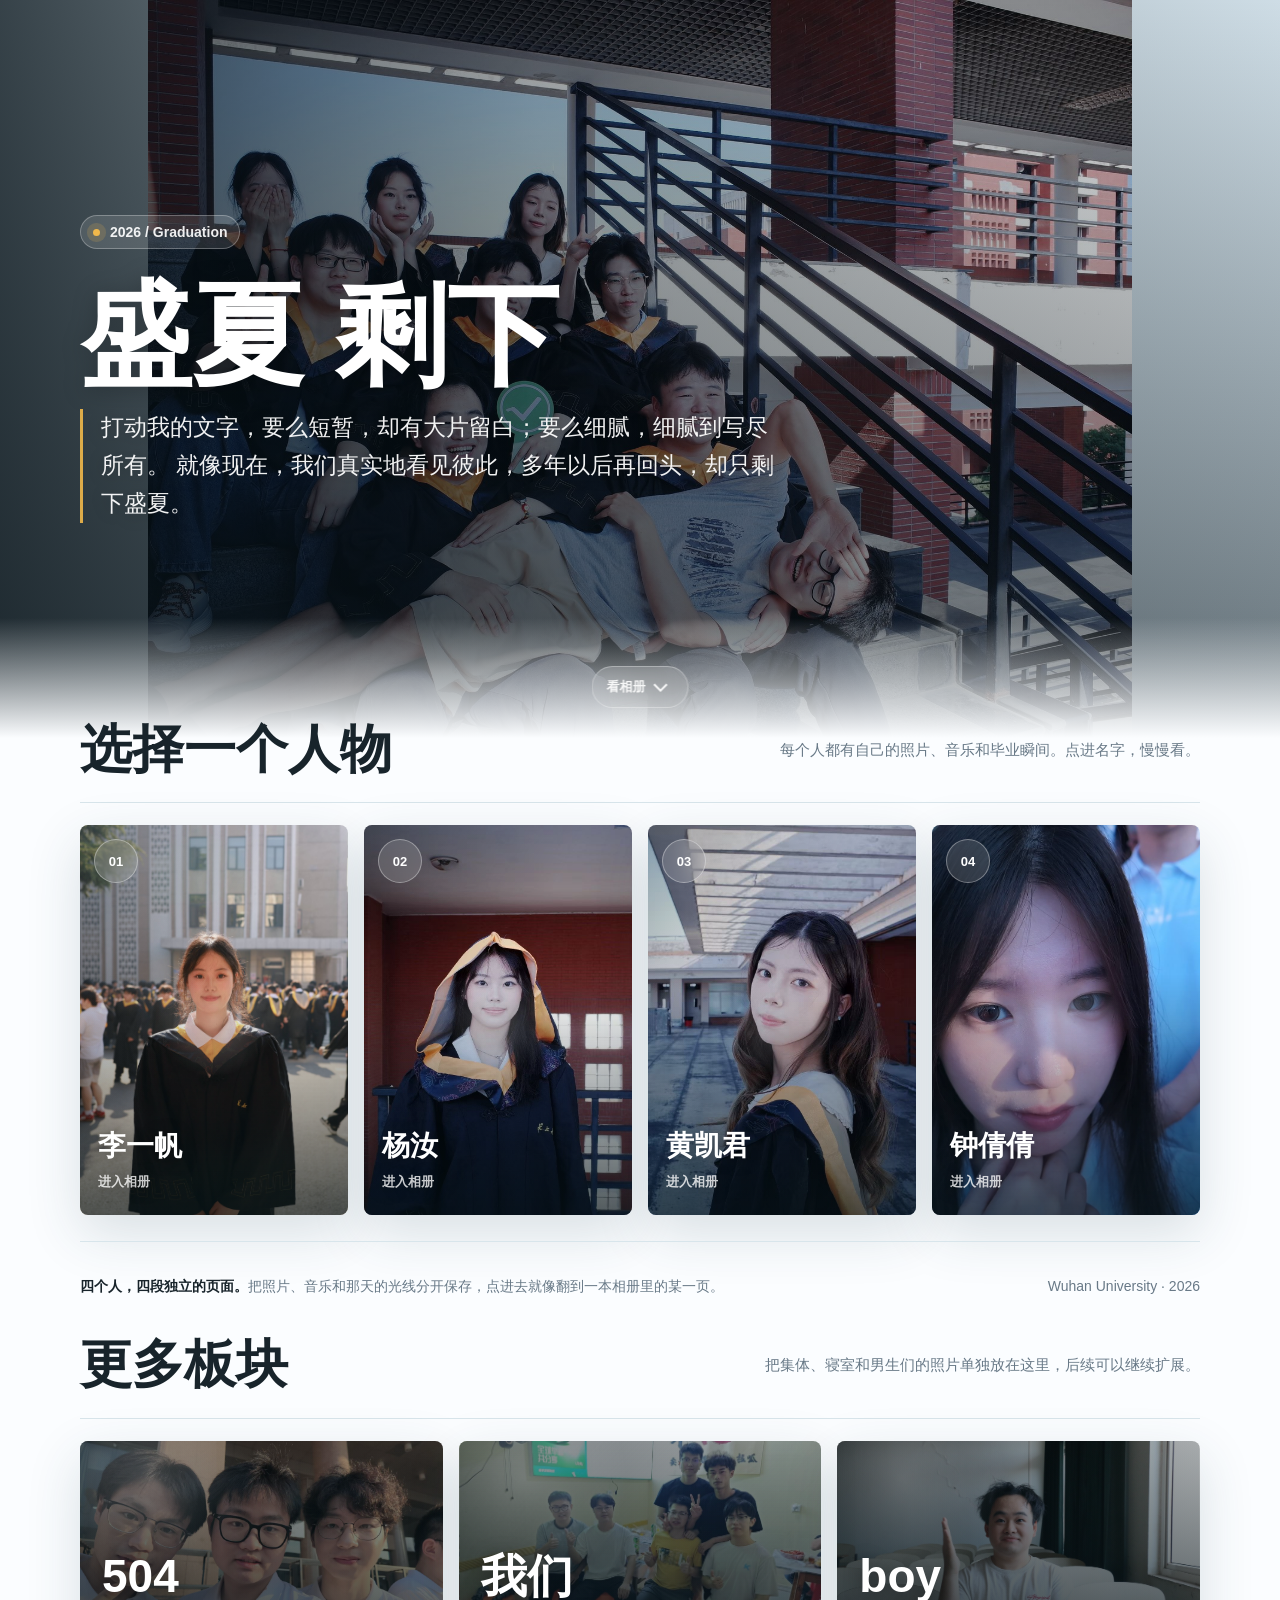
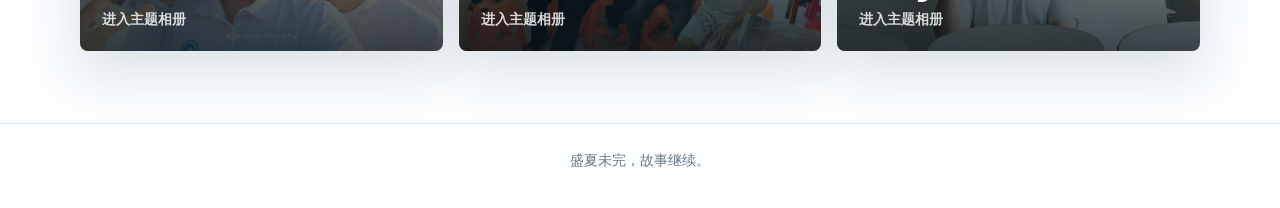
==== commit 1f7edcb5: "Add files via upload" ====
--- a/index.html
+++ b/index.html
@@ -240,93 +240,93 @@
       animation: riseIn 720ms ease 660ms both;
     }
 
-    .home-memory strong {
-      color: var(--ink);
-    }
-
-    .album-grid {
-      display: grid;
-      grid-template-columns: repeat(3, minmax(0, 1fr));
-      gap: 16px;
-      margin-top: 10px;
-    }
-
-    .album-card {
-      position: relative;
-      display: grid;
-      min-height: 210px;
-      align-content: end;
-      overflow: hidden;
-      padding: 22px;
-      border-radius: 8px;
-      color: #fff;
-      text-decoration: none;
-      box-shadow: 0 18px 54px rgba(36, 68, 82, 0.16);
-      isolation: isolate;
-      animation: riseIn 720ms ease backwards;
-      transition: transform 220ms ease, box-shadow 220ms ease;
-    }
-
-    .album-card:nth-child(1) {
-      animation-delay: 680ms;
-    }
-
-    .album-card:nth-child(2) {
-      animation-delay: 760ms;
-    }
-
-    .album-card:nth-child(3) {
-      animation-delay: 840ms;
-    }
-
-    .album-card::before {
-      content: "";
-      position: absolute;
-      inset: 0;
-      z-index: -2;
-      background-image:
-        linear-gradient(135deg, rgba(7, 18, 24, 0.58), rgba(7, 18, 24, 0.18)),
-        var(--album-image);
-      background-size: cover;
-      background-position: center;
-      transition: transform 260ms ease, filter 260ms ease;
-    }
-
-    .album-card::after {
-      content: "";
-      position: absolute;
-      inset: 0;
-      z-index: -1;
-      background:
-        linear-gradient(180deg, rgba(7, 19, 24, 0.04), rgba(7, 19, 24, 0.7)),
-        radial-gradient(circle at 18% 18%, rgba(255, 255, 255, 0.26), rgba(255, 255, 255, 0) 30%);
-    }
-
-    .album-card:hover,
-    .album-card:focus-visible {
-      transform: translateY(-6px);
-      box-shadow: 0 26px 70px rgba(36, 68, 82, 0.23);
-    }
-
-    .album-card:hover::before,
-    .album-card:focus-visible::before {
-      filter: saturate(1.08) brightness(1.04);
-      transform: scale(1.035);
-    }
-
-    .album-card strong {
-      font-size: clamp(30px, 4vw, 46px);
-      line-height: 1;
-      text-shadow: 0 2px 18px rgba(0, 0, 0, 0.34);
-    }
-
-    .album-card span {
-      margin-top: 12px;
-      font-size: 14px;
-      font-weight: 700;
-      color: rgba(255, 255, 255, 0.82);
-    }
-
+    .home-memory strong {
+      color: var(--ink);
+    }
+
+    .album-grid {
+      display: grid;
+      grid-template-columns: repeat(3, minmax(0, 1fr));
+      gap: 16px;
+      margin-top: 10px;
+    }
+
+    .album-card {
+      position: relative;
+      display: grid;
+      min-height: 210px;
+      align-content: end;
+      overflow: hidden;
+      padding: 22px;
+      border-radius: 8px;
+      color: #fff;
+      text-decoration: none;
+      box-shadow: 0 18px 54px rgba(36, 68, 82, 0.16);
+      isolation: isolate;
+      animation: riseIn 720ms ease backwards;
+      transition: transform 220ms ease, box-shadow 220ms ease;
+    }
+
+    .album-card:nth-child(1) {
+      animation-delay: 680ms;
+    }
+
+    .album-card:nth-child(2) {
+      animation-delay: 760ms;
+    }
+
+    .album-card:nth-child(3) {
+      animation-delay: 840ms;
+    }
+
+    .album-card::before {
+      content: "";
+      position: absolute;
+      inset: 0;
+      z-index: -2;
+      background-image:
+        linear-gradient(135deg, rgba(7, 18, 24, 0.58), rgba(7, 18, 24, 0.18)),
+        var(--album-image);
+      background-size: cover;
+      background-position: center;
+      transition: transform 260ms ease, filter 260ms ease;
+    }
+
+    .album-card::after {
+      content: "";
+      position: absolute;
+      inset: 0;
+      z-index: -1;
+      background:
+        linear-gradient(180deg, rgba(7, 19, 24, 0.04), rgba(7, 19, 24, 0.7)),
+        radial-gradient(circle at 18% 18%, rgba(255, 255, 255, 0.26), rgba(255, 255, 255, 0) 30%);
+    }
+
+    .album-card:hover,
+    .album-card:focus-visible {
+      transform: translateY(-6px);
+      box-shadow: 0 26px 70px rgba(36, 68, 82, 0.23);
+    }
+
+    .album-card:hover::before,
+    .album-card:focus-visible::before {
+      filter: saturate(1.08) brightness(1.04);
+      transform: scale(1.035);
+    }
+
+    .album-card strong {
+      font-size: clamp(30px, 4vw, 46px);
+      line-height: 1;
+      text-shadow: 0 2px 18px rgba(0, 0, 0, 0.34);
+    }
+
+    .album-card span {
+      margin-top: 12px;
+      font-size: 14px;
+      font-weight: 700;
+      color: rgba(255, 255, 255, 0.82);
+    }
+
     @keyframes heroReveal {
       from {
         opacity: 0;
@@ -359,14 +359,14 @@
     }
 
     @media (max-width: 1000px) {
-      .people-grid {
-        grid-template-columns: repeat(2, minmax(0, 1fr));
-      }
-
-      .album-grid {
-        grid-template-columns: 1fr;
-      }
-    }
+      .people-grid {
+        grid-template-columns: repeat(2, minmax(0, 1fr));
+      }
+
+      .album-grid {
+        grid-template-columns: 1fr;
+      }
+    }
 
     @media (max-width: 560px) {
       .home-hero {
@@ -389,22 +389,22 @@
         padding-top: 34px;
       }
 
-      .people-grid {
-        grid-template-columns: 1fr;
-      }
-
-      .album-grid {
-        grid-template-columns: 1fr;
-      }
-
-      .person-card,
-      .person-card img {
-        min-height: 360px;
-      }
-
-      .album-card {
-        min-height: 190px;
-      }
+      .people-grid {
+        grid-template-columns: 1fr;
+      }
+
+      .album-grid {
+        grid-template-columns: 1fr;
+      }
+
+      .person-card,
+      .person-card img {
+        min-height: 360px;
+      }
+
+      .album-card {
+        min-height: 190px;
+      }
 
       .home-memory {
         grid-template-columns: 1fr;
@@ -415,10 +415,10 @@
       .home-hero,
       .home-hero .hero-inner,
       .home-intro,
-      .person-card,
-      .album-card,
-      .home-memory,
-      .scroll-cue {
+      .person-card,
+      .album-card,
+      .home-memory,
+      .scroll-cue {
         animation: none;
         transition: none;
       }
@@ -466,31 +466,31 @@
       </a>
     </section>
 
-    <section class="home-memory" aria-label="毕业记录说明">
-      <p><strong>四个人，四段独立的页面。</strong>把照片、音乐和那天的光线分开保存，点进去就像翻到一本相册里的某一页。</p>
-      <p>Wuhan University · 2026</p>
-    </section>
-
-    <section class="home-intro" aria-labelledby="albums-title">
-      <h2 id="albums-title">更多板块</h2>
-      <p>把集体、寝室和男生们的照片单独放在这里，后续可以继续扩展。</p>
-    </section>
-
-    <section class="album-grid" aria-label="主题板块入口">
-      <a class="album-card" href="albums/504.html" style="--album-image: url('backgrounds/home.jpg')">
-        <strong>504</strong>
-        <span>进入主题相册</span>
-      </a>
-      <a class="album-card" href="albums/women.html" style="--album-image: url('backgrounds/home.jpg')">
-        <strong>我们</strong>
-        <span>进入主题相册</span>
-      </a>
-      <a class="album-card" href="albums/boy.html" style="--album-image: url('backgrounds/home.jpg')">
-        <strong>boy</strong>
-        <span>进入主题相册</span>
-      </a>
-    </section>
-  </main>
+    <section class="home-memory" aria-label="毕业记录说明">
+      <p><strong>四个人，四段独立的页面。</strong>把照片、音乐和那天的光线分开保存，点进去就像翻到一本相册里的某一页。</p>
+      <p>Wuhan University · 2026</p>
+    </section>
+
+    <section class="home-intro" aria-labelledby="albums-title">
+      <h2 id="albums-title">更多板块</h2>
+      <p>把集体、寝室和男生们的照片单独放在这里，后续可以继续扩展。</p>
+    </section>
+
+    <section class="album-grid" aria-label="主题板块入口">
+      <a class="album-card" href="albums/504.html" style="--album-image: url('backgrounds/album-504.jpg')">
+        <strong>504</strong>
+        <span>进入主题相册</span>
+      </a>
+      <a class="album-card" href="albums/women.html" style="--album-image: url('backgrounds/album-women.jpg')">
+        <strong>我们</strong>
+        <span>进入主题相册</span>
+      </a>
+      <a class="album-card" href="albums/boy.html" style="--album-image: url('backgrounds/album-boy.jpg')">
+        <strong>boy</strong>
+        <span>进入主题相册</span>
+      </a>
+    </section>
+  </main>
 
   <footer>
     盛夏未完，故事继续。
